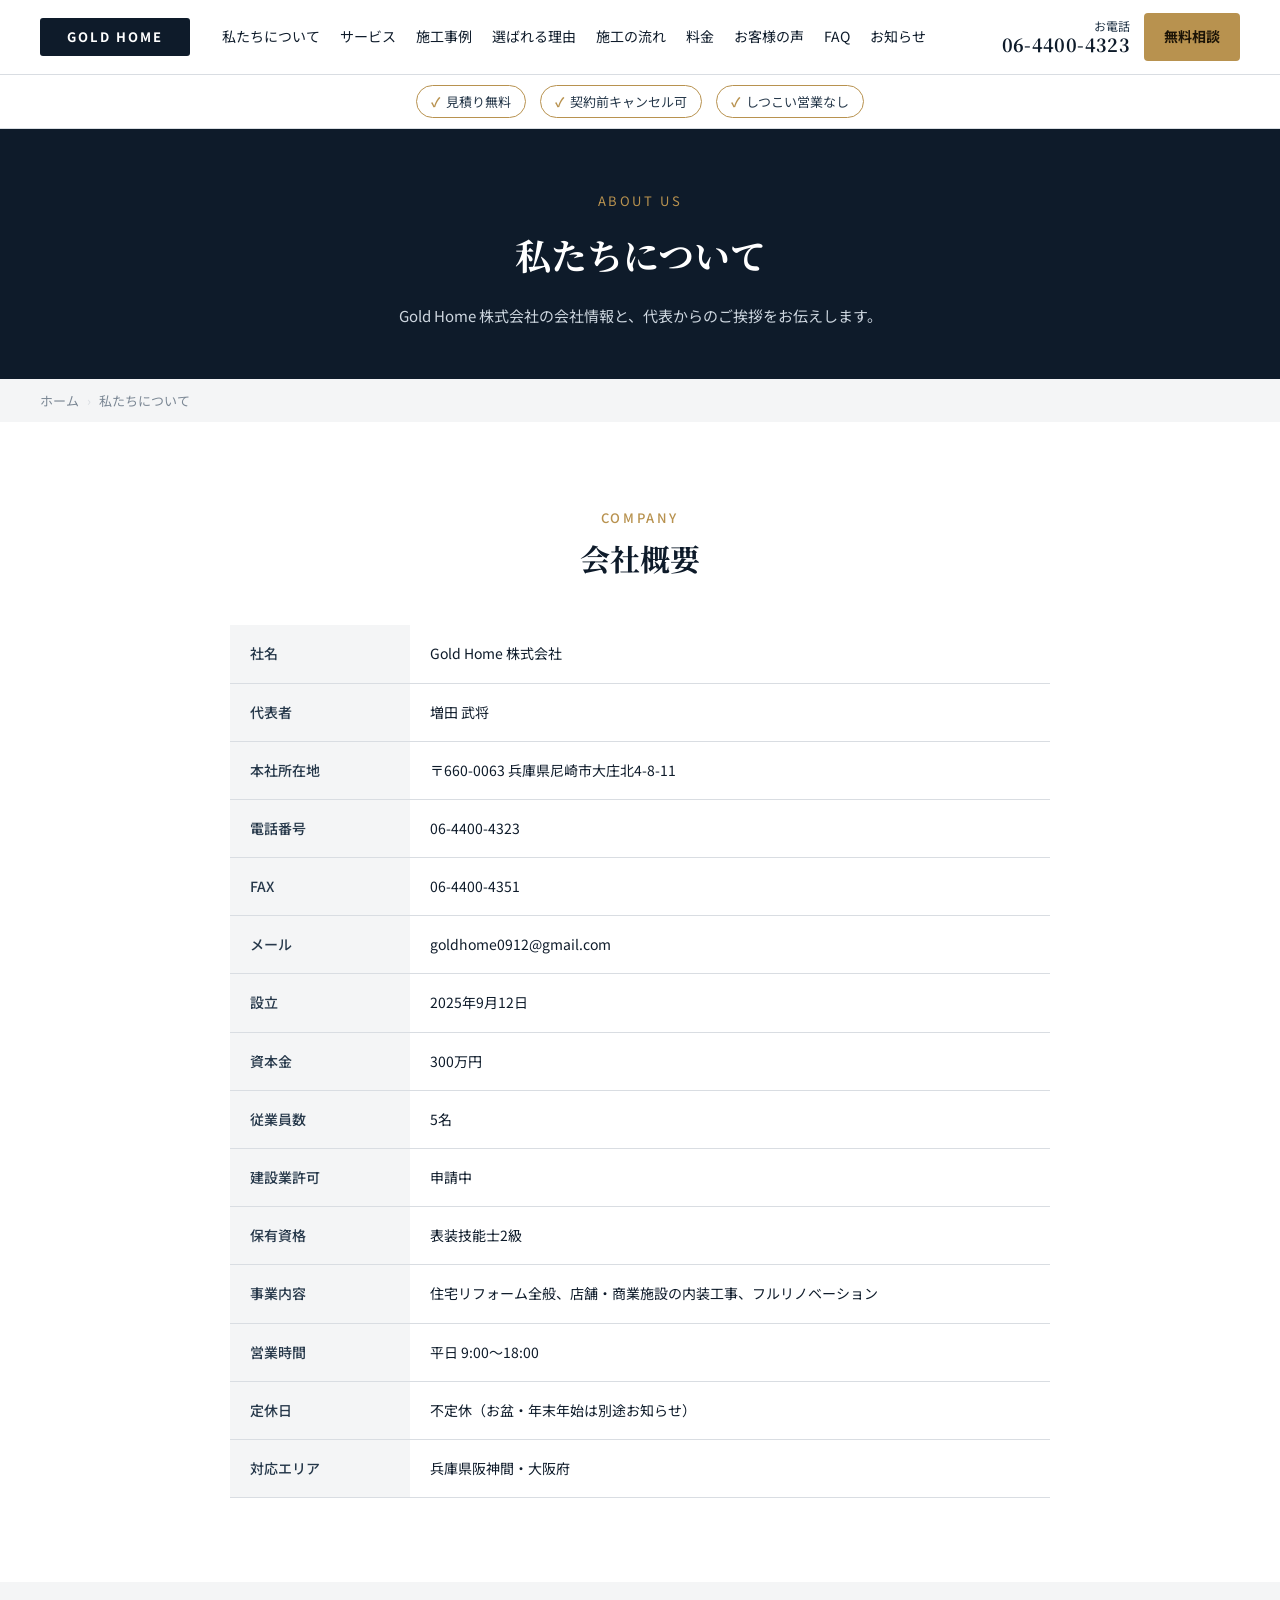
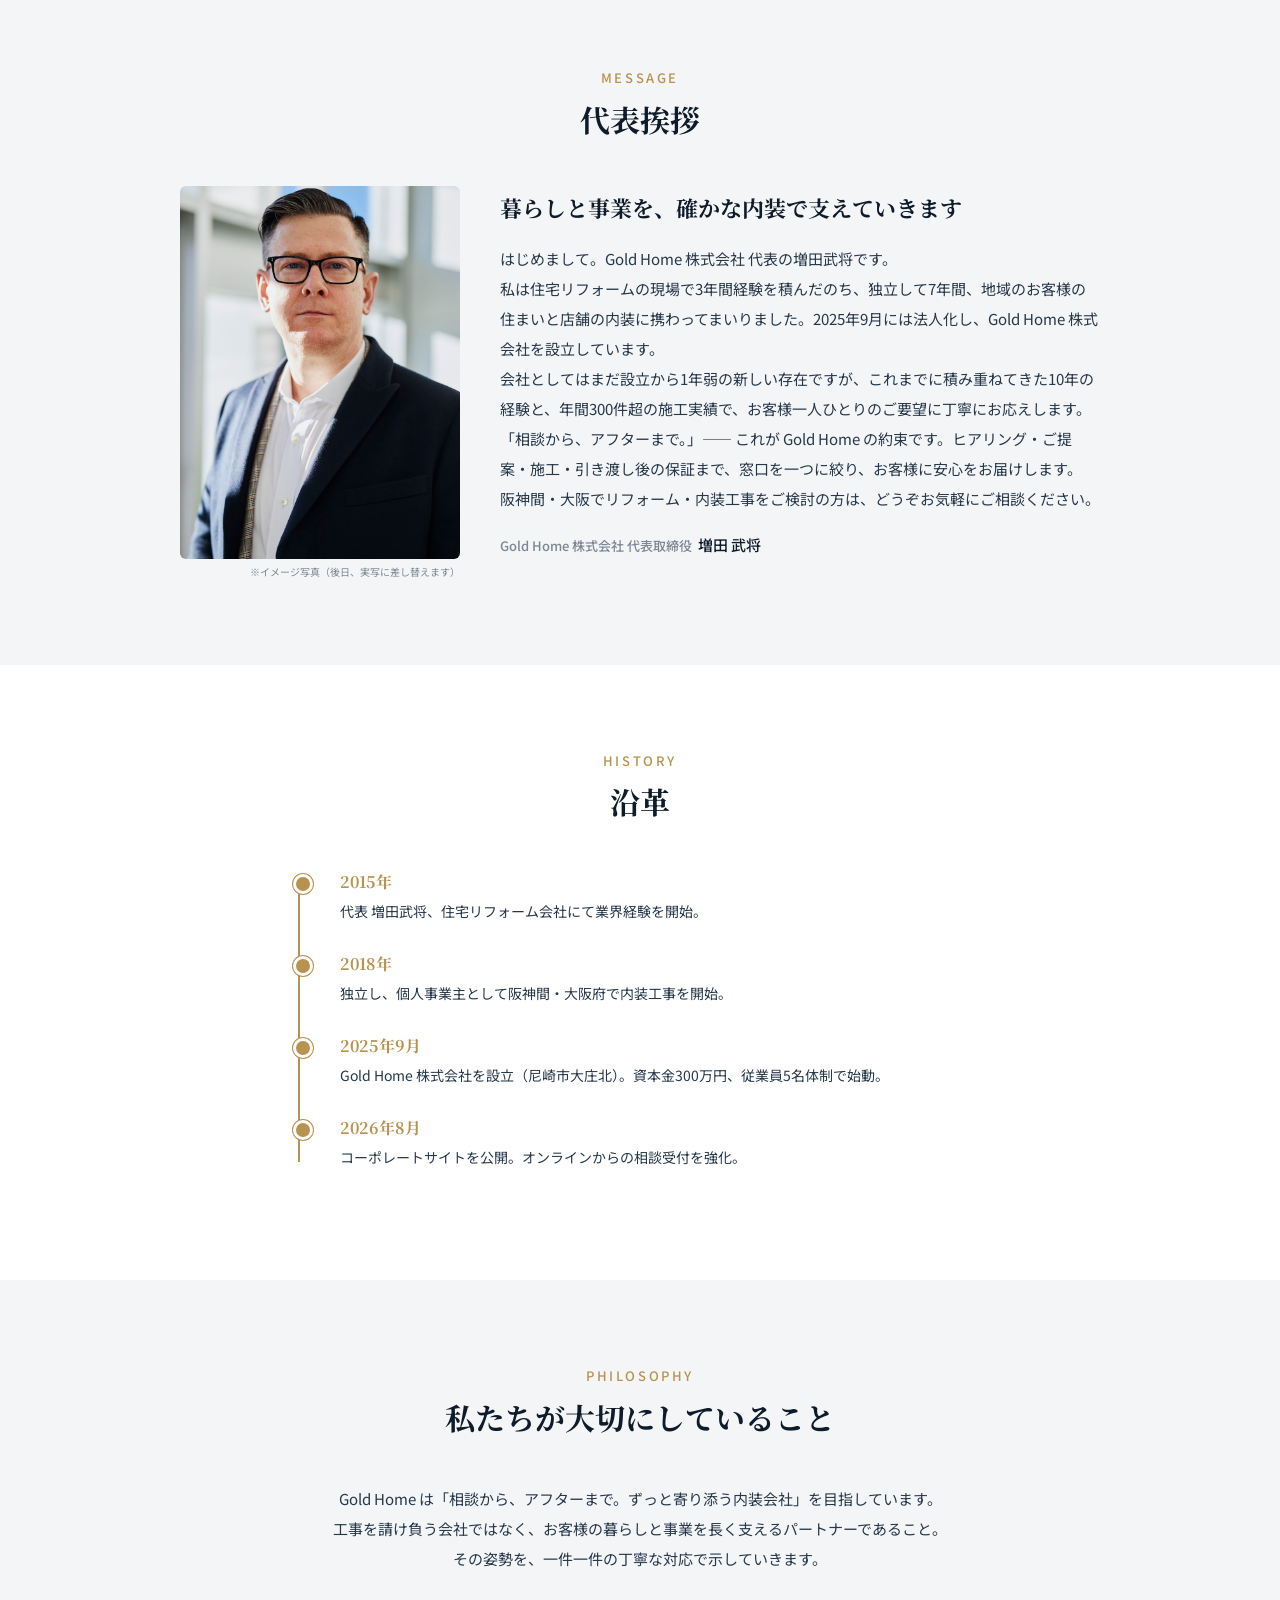
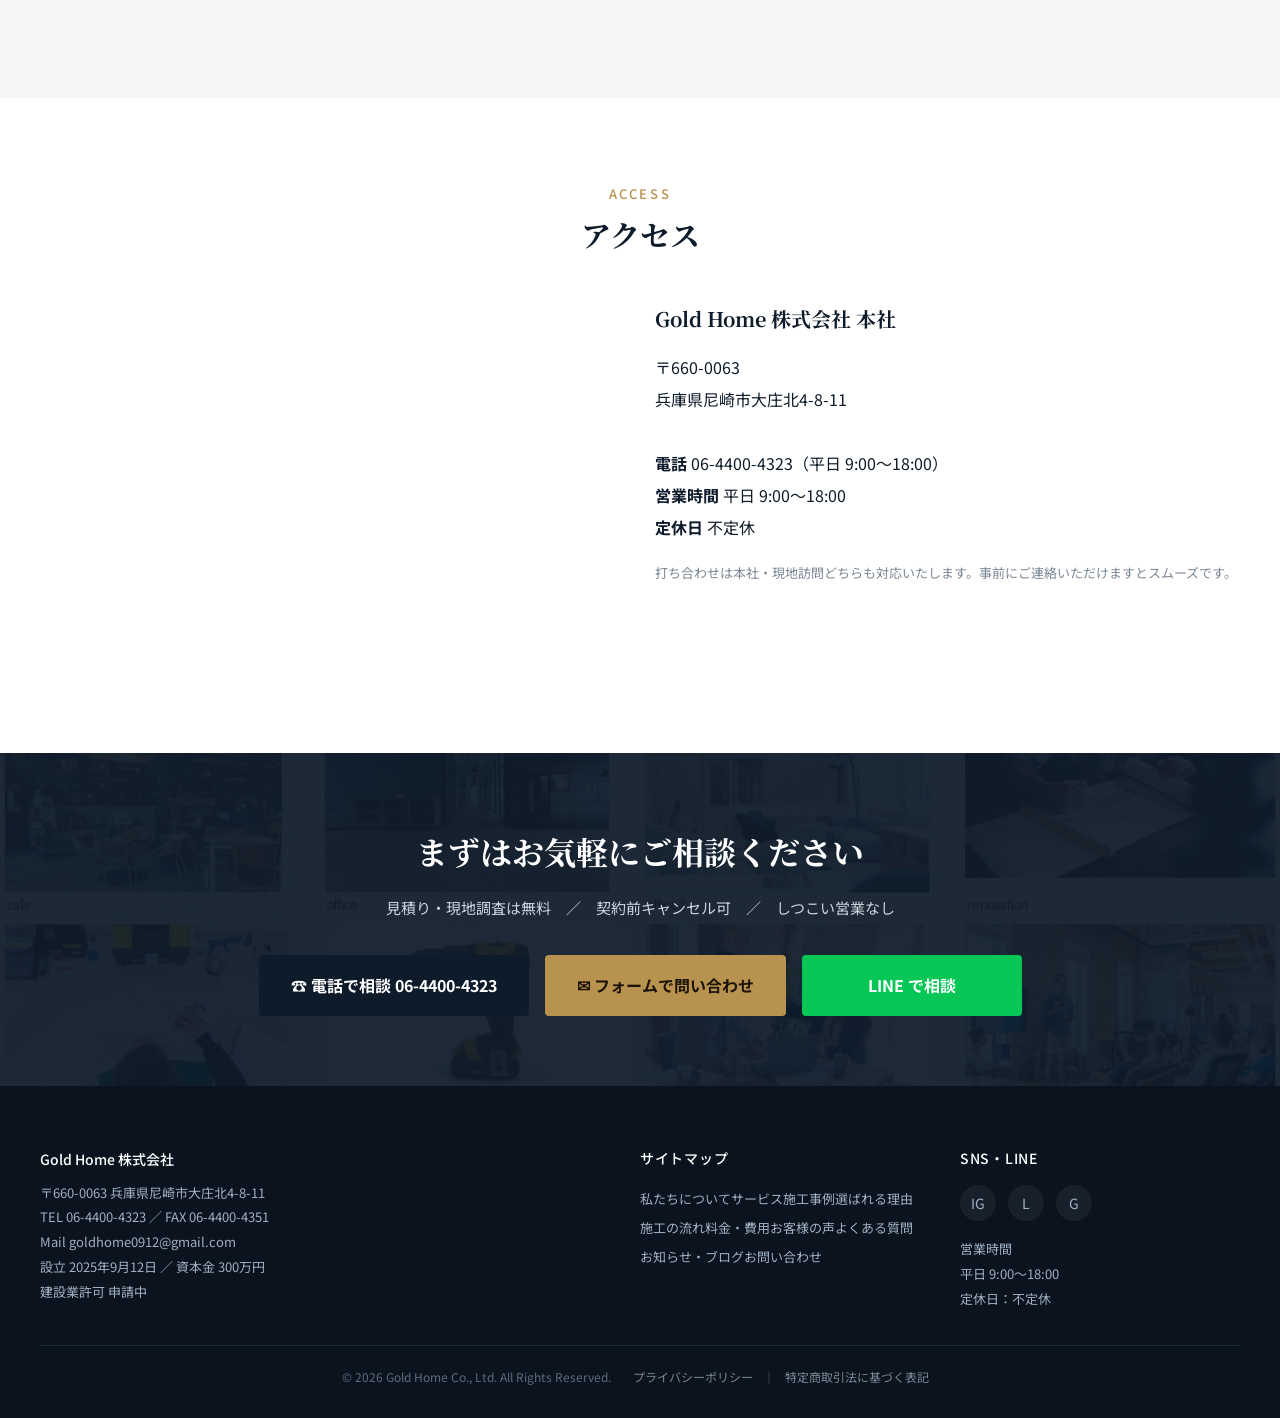
==== about.html @ e2e4e7e5 "Add Gold Home コーポレートサイト 初稿（13ページ） 案A「実績重厚型」デザインを採用し、ヒアリング結果をもとに以下の13ページを実装：  - TOP（index.html） — 玄関ペ" ====
<!DOCTYPE html>
<html lang="ja">
<head>
<meta charset="UTF-8">
<meta name="viewport" content="width=device-width, initial-scale=1.0">
<title>私たちについて｜Gold Home株式会社</title>
<meta name="description" content="Gold Home株式会社の会社概要・代表挨拶・沿革・アクセス。兵庫県尼崎市の内装リフォーム施工会社。代表 増田武将、業界経験10年、年間300件超の実績。">
<link rel="preconnect" href="https://fonts.googleapis.com">
<link rel="preconnect" href="https://fonts.gstatic.com" crossorigin>
<link href="https://fonts.googleapis.com/css2?family=Noto+Sans+JP:wght@400;500;700&family=Noto+Serif+JP:wght@500;700&display=swap" rel="stylesheet">
<link rel="stylesheet" href="css/common.css">
</head>
<body>

<header>
  <div class="wrap nav">
    <a href="index.html" class="logo">GOLD HOME</a>
    <ul>
      <li><a href="about.html">私たちについて</a></li>
      <li><a href="service.html">サービス</a></li>
      <li><a href="works.html">施工事例</a></li>
      <li><a href="reason.html">選ばれる理由</a></li>
      <li><a href="flow.html">施工の流れ</a></li>
      <li><a href="price.html">料金</a></li>
      <li><a href="voice.html">お客様の声</a></li>
      <li><a href="faq.html">FAQ</a></li>
      <li><a href="blog.html">お知らせ</a></li>
    </ul>
    <div class="right">
      <div class="tel">お電話<b>06-4400-4323</b></div>
      <a class="btn" href="contact.html">無料相談</a>
      <button class="hamburger" aria-label="メニュー">☰</button>
    </div>
  </div>
</header>
<div class="badges"><div class="wrap"><span class="badge">見積り無料</span><span class="badge">契約前キャンセル可</span><span class="badge">しつこい営業なし</span></div></div>

<section class="page-head">
  <div class="wrap">
    <span class="en">ABOUT US</span>
    <h1>私たちについて</h1>
    <p>Gold Home 株式会社の会社情報と、代表からのご挨拶をお伝えします。</p>
  </div>
</section>

<nav class="crumb"><div class="wrap"><a href="index.html">ホーム</a><span class="sep">›</span><span>私たちについて</span></div></nav>

<!-- ===== 会社概要 ===== -->
<section class="blk">
  <div class="wrap">
    <div class="head"><span class="en">COMPANY</span><h2 class="serif">会社概要</h2></div>
    <table class="info-table">
      <tr><th>社名</th><td>Gold Home 株式会社</td></tr>
      <tr><th>代表者</th><td>増田 武将</td></tr>
      <tr><th>本社所在地</th><td>〒660-0063 兵庫県尼崎市大庄北4-8-11</td></tr>
      <tr><th>電話番号</th><td>06-4400-4323</td></tr>
      <tr><th>FAX</th><td>06-4400-4351</td></tr>
      <tr><th>メール</th><td>goldhome0912@gmail.com</td></tr>
      <tr><th>設立</th><td>2025年9月12日</td></tr>
      <tr><th>資本金</th><td>300万円</td></tr>
      <tr><th>従業員数</th><td>5名</td></tr>
      <tr><th>建設業許可</th><td>申請中</td></tr>
      <tr><th>保有資格</th><td>表装技能士2級</td></tr>
      <tr><th>事業内容</th><td>住宅リフォーム全般、店舗・商業施設の内装工事、フルリノベーション</td></tr>
      <tr><th>営業時間</th><td>平日 9:00〜18:00</td></tr>
      <tr><th>定休日</th><td>不定休（お盆・年末年始は別途お知らせ）</td></tr>
      <tr><th>対応エリア</th><td>兵庫県阪神間・大阪府</td></tr>
    </table>
  </div>
</section>

<!-- ===== 代表挨拶 ===== -->
<section class="blk alt">
  <div class="wrap">
    <div class="head"><span class="en">MESSAGE</span><h2 class="serif">代表挨拶</h2></div>
    <div class="president">
      <div>
        <img src="images/06_representative/代表_増田武将_プレースホルダ.jpg" alt="Gold Home株式会社 代表 増田武将">
        <em class="img-note">※イメージ写真（後日、実写に差し替えます）</em>
      </div>
      <div class="msg">
        <h3>暮らしと事業を、確かな内装で支えていきます</h3>
        <p>はじめまして。Gold Home 株式会社 代表の増田武将です。</p>
        <p>私は住宅リフォームの現場で3年間経験を積んだのち、独立して7年間、地域のお客様の住まいと店舗の内装に携わってまいりました。2025年9月には法人化し、Gold Home 株式会社を設立しています。</p>
        <p>会社としてはまだ設立から1年弱の新しい存在ですが、これまでに積み重ねてきた10年の経験と、年間300件超の施工実績で、お客様一人ひとりのご要望に丁寧にお応えします。</p>
        <p>「相談から、アフターまで。」―― これが Gold Home の約束です。ヒアリング・ご提案・施工・引き渡し後の保証まで、窓口を一つに絞り、お客様に安心をお届けします。</p>
        <p>阪神間・大阪でリフォーム・内装工事をご検討の方は、どうぞお気軽にご相談ください。</p>
        <div class="name"><small>Gold Home 株式会社 代表取締役</small>増田 武将</div>
      </div>
    </div>
  </div>
</section>

<!-- ===== 沿革 ===== -->
<section class="blk">
  <div class="wrap">
    <div class="head"><span class="en">HISTORY</span><h2 class="serif">沿革</h2></div>
    <div class="timeline">
      <div class="timeline-item">
        <div class="year">2015年</div>
        <p>代表 増田武将、住宅リフォーム会社にて業界経験を開始。</p>
      </div>
      <div class="timeline-item">
        <div class="year">2018年</div>
        <p>独立し、個人事業主として阪神間・大阪府で内装工事を開始。</p>
      </div>
      <div class="timeline-item">
        <div class="year">2025年9月</div>
        <p>Gold Home 株式会社を設立（尼崎市大庄北）。資本金300万円、従業員5名体制で始動。</p>
      </div>
      <div class="timeline-item">
        <div class="year">2026年8月</div>
        <p>コーポレートサイトを公開。オンラインからの相談受付を強化。</p>
      </div>
    </div>
  </div>
</section>

<!-- ===== 理念 ===== -->
<section class="blk alt">
  <div class="wrap">
    <div class="head"><span class="en">PHILOSOPHY</span><h2 class="serif">私たちが大切にしていること</h2></div>
    <p class="intro-p">
      Gold Home は「相談から、アフターまで。ずっと寄り添う内装会社」を目指しています。<br>
      工事を請け負う会社ではなく、お客様の暮らしと事業を長く支えるパートナーであること。<br>
      その姿勢を、一件一件の丁寧な対応で示していきます。
    </p>
  </div>
</section>

<!-- ===== アクセス ===== -->
<section class="blk">
  <div class="wrap">
    <div class="head"><span class="en">ACCESS</span><h2 class="serif">アクセス</h2></div>
    <div class="grid2">
      <div>
        <iframe src="https://www.google.com/maps?q=%E5%85%B5%E5%BA%AB%E7%9C%8C%E5%B0%BC%E5%B4%8E%E5%B8%82%E5%A4%A7%E5%BA%84%E5%8C%974-8-11&output=embed" width="100%" height="360" style="border:0;border-radius:6px" allowfullscreen loading="lazy"></iframe>
      </div>
      <div>
        <h3 class="serif" style="font-size:20px;margin-bottom:14px">Gold Home 株式会社 本社</h3>
        <p style="line-height:2">〒660-0063<br>兵庫県尼崎市大庄北4-8-11<br><br>
          <b>電話</b> 06-4400-4323（平日 9:00〜18:00）<br>
          <b>営業時間</b> 平日 9:00〜18:00<br>
          <b>定休日</b> 不定休</p>
        <p style="margin-top:18px;font-size:13px;color:var(--muted)">打ち合わせは本社・現地訪問どちらも対応いたします。事前にご連絡いただけますとスムーズです。</p>
      </div>
    </div>
  </div>
</section>

<!-- ===== 大型CTAブロック ===== -->
<section class="cta-block">
  <div class="bg" style="background-image:url('images/07_contact/contact_CTAブロック背景.jpg')"></div>
  <div class="wrap">
    <h2>まずはお気軽にご相談ください</h2>
    <p class="sub">見積り・現地調査は無料　／　契約前キャンセル可　／　しつこい営業なし</p>
    <div class="row">
      <a class="btn dk lg" href="tel:0664004323">☎ 電話で相談 06-4400-4323</a>
      <a class="btn lg" href="contact.html">✉ フォームで問い合わせ</a>
      <a class="btn line lg" href="#" onclick="return false">LINE で相談</a>
    </div>
  </div>
</section>

<footer>
  <div class="wrap">
    <div class="fcols">
      <div class="co"><b>Gold Home 株式会社</b>〒660-0063 兵庫県尼崎市大庄北4-8-11<br>TEL 06-4400-4323 ／ FAX 06-4400-4351<br>Mail goldhome0912@gmail.com<br>設立 2025年9月12日 ／ 資本金 300万円<br>建設業許可 申請中</div>
      <div><h4>サイトマップ</h4><a href="about.html">私たちについて</a><a href="service.html">サービス</a><a href="works.html">施工事例</a><a href="reason.html">選ばれる理由</a><a href="flow.html">施工の流れ</a><a href="price.html">料金・費用</a><a href="voice.html">お客様の声</a><a href="faq.html">よくある質問</a><a href="blog.html">お知らせ・ブログ</a><a href="contact.html">お問い合わせ</a></div>
      <div><h4>SNS・LINE</h4><div class="sns"><a href="#" aria-label="Instagram">IG</a><a href="#" aria-label="LINE">L</a><a href="#" aria-label="Google">G</a></div><p style="margin-top:16px;line-height:1.9">営業時間<br>平日 9:00〜18:00<br>定休日：不定休</p></div>
    </div>
    <div class="copy">© 2026 Gold Home Co., Ltd. All Rights Reserved.　<a href="privacy.html">プライバシーポリシー</a>｜<a href="tokutei.html">特定商取引法に基づく表記</a></div>
  </div>
</footer>

<div class="mobile-cta"><div class="row"><a href="tel:0664004323"><b>☎</b>電話</a><a href="#" class="line" onclick="return false"><b>L</b>LINE</a><a href="contact.html" class="form"><b>✉</b>フォーム</a></div></div>

</body>
</html>
---- css/common.css ----
/* ==========================================================================
   Gold Home 株式会社 コーポレートサイト 共通スタイル
   案A 実績重厚型（ダークネイビー × シャンパンゴールド × 和文セリフ）
   ========================================================================== */

/* -------------------------- 1. CSS 変数 ---------------------------------- */
:root{
  --ink:      #0e1b2a;
  --ink2:     #26384a;
  --ink3:     #0a131e;
  --gold:     #b8924f;
  --gold-lt:  #d4b075;
  --line:     #d9dde2;
  --ph:       #e7e9ec;
  --ph2:      #dfe2e6;
  --muted:    #7b8794;
  --bg:       #ffffff;
  --bg-alt:   #f4f5f6;
  --line-fw: 'Noto Sans JP', 'Hiragino Kaku Gothic ProN', 'Yu Gothic', sans-serif;
  --serif-fw: 'Noto Serif JP', 'Hiragino Mincho ProN', 'Yu Mincho', serif;
  --wrap:     1280px;
  --pad-sec-pc: 84px;
  --pad-sec-sp: 54px;
  --header-h: 74px;
}

/* -------------------------- 2. リセット ---------------------------------- */
*{box-sizing:border-box;margin:0;padding:0}
html{scroll-behavior:smooth}
body{
  font-family:var(--line-fw);
  color:var(--ink);
  background:var(--bg);
  line-height:1.8;
  font-size:16px;
  -webkit-font-smoothing:antialiased;
  padding-bottom:0;
}
img{max-width:100%;display:block;height:auto}
a{color:inherit;text-decoration:none}
ul,ol{list-style:none}
button{cursor:pointer;font-family:inherit;border:none;background:none}
.serif{font-family:var(--serif-fw)}
.gold{color:var(--gold)}

/* -------------------------- 3. コンテナ ---------------------------------- */
.wrap{max-width:var(--wrap);margin:0 auto;padding:0 40px}

/* -------------------------- 4. ヘッダー ---------------------------------- */
header{
  position:sticky;top:0;z-index:30;
  background:var(--bg);border-bottom:1px solid var(--line);
}
.nav{display:flex;align-items:center;gap:24px;height:var(--header-h)}
.logo{
  width:150px;height:38px;
  background:var(--ink);color:#fff;
  display:flex;align-items:center;justify-content:center;
  font-size:13px;letter-spacing:.15em;font-weight:700;
  border-radius:3px;
}
.nav ul{display:flex;gap:20px;margin-left:8px;font-size:14px}
.nav ul a{transition:color .2s}
.nav ul a:hover{color:var(--gold)}
.nav .right{margin-left:auto;display:flex;align-items:center;gap:14px}
.tel{font-size:12px;color:var(--ink2);text-align:right;line-height:1.3}
.tel b{font-size:18px;font-family:var(--serif-fw);letter-spacing:.02em;display:block;color:var(--ink)}

/* -------------------------- 5. ボタン ------------------------------------ */
.btn{
  display:inline-flex;align-items:center;justify-content:center;gap:6px;
  background:var(--gold);color:#1c1407;font-weight:700;font-size:14px;
  padding:11px 20px;border-radius:4px;text-decoration:none;
  transition:background .2s,transform .1s;
}
.btn:hover{background:var(--gold-lt);transform:translateY(-1px)}
.btn.dk{background:var(--ink);color:#fff}
.btn.dk:hover{background:var(--ink2)}
.btn.ghost{background:transparent;border:1px solid #fff;color:#fff;font-weight:500}
.btn.ghost:hover{background:rgba(255,255,255,.1);transform:none}
.btn.line{background:#06c755;color:#fff}
.btn.line:hover{background:#05b34c}
.btn.lg{font-size:16px;padding:16px 32px}

/* -------------------------- 6. 安心バッジ帯 ------------------------------ */
.badges{background:var(--bg);border-bottom:1px solid var(--line);padding:10px 0}
.badges .wrap{display:flex;gap:14px;justify-content:center;flex-wrap:wrap}
.badge{
  display:inline-flex;align-items:center;gap:6px;
  font-size:13px;color:var(--ink2);
  border:1px solid var(--gold);border-radius:20px;
  padding:4px 14px;background:#fff;
}
.badge::before{content:"✓";color:var(--gold);font-weight:700}

/* -------------------------- 7. パンくずリスト ---------------------------- */
.crumb{background:var(--bg-alt);padding:10px 0}
.crumb .wrap{display:flex;gap:8px;font-size:13px;color:var(--muted)}
.crumb a{color:var(--muted)}
.crumb a:hover{color:var(--ink)}
.crumb .sep{color:var(--line)}

/* -------------------------- 8. セクション -------------------------------- */
section.blk{background:var(--bg);padding:var(--pad-sec-pc) 0}
section.blk.alt{background:var(--bg-alt)}
section.blk.dk{background:var(--ink);color:#fff}

.head{text-align:center;margin-bottom:46px}
.head .en{display:block;color:var(--gold);font-size:13px;letter-spacing:.2em;margin-bottom:8px;font-weight:500}
.head h2{font-size:30px;font-weight:700;font-family:var(--serif-fw);line-height:1.4}
.head p{margin-top:12px;color:var(--muted);font-size:15px}
.dk .head h2,.dk h3{color:#fff}

/* -------------------------- 9. Hero ------------------------------------- */
.hero{
  position:relative;background:var(--ink);color:#fff;
  min-height:560px;display:flex;align-items:center;overflow:hidden;
}
.hero .bg{
  position:absolute;inset:0;
  background-size:cover;background-position:center;
  opacity:.5;
}
.hero::after{
  content:"";position:absolute;inset:0;
  background:linear-gradient(90deg,rgba(14,27,42,.85) 0%,rgba(14,27,42,.55) 100%);
  z-index:1;
}
.hero .inner{position:relative;z-index:2;padding:80px 0;max-width:820px}
.hero .tag{display:inline-block;font-size:11px;letter-spacing:.2em;color:var(--gold);border:1px solid var(--gold);border-radius:4px;padding:4px 12px;margin-bottom:20px}
.hero h1{font-size:44px;line-height:1.5;font-weight:700;margin-bottom:20px;font-family:var(--serif-fw)}
.hero h1 span{color:var(--gold)}
.hero p{font-size:17px;color:#cdd6df;margin-bottom:30px;line-height:1.9}
.hero .cta{display:flex;gap:14px;flex-wrap:wrap}
.scrollcue{position:absolute;bottom:20px;left:50%;transform:translateX(-50%);font-size:11px;color:#9fb0c2;z-index:2;letter-spacing:.2em}

/* -------------------------- 10. 下層ページ ヘッダー --------------------- */
.page-head{background:var(--ink);color:#fff;padding:60px 0 50px;text-align:center}
.page-head .en{display:block;color:var(--gold);font-size:13px;letter-spacing:.2em;margin-bottom:10px}
.page-head h1{font-family:var(--serif-fw);font-size:36px;font-weight:700}
.page-head p{color:#cdd6df;margin-top:14px;font-size:15px}

/* -------------------------- 11. カード系（事例・サービス） -------------- */
.tabs{display:flex;gap:10px;justify-content:center;margin-bottom:28px;flex-wrap:wrap}
.tabs button{
  font-size:14px;padding:8px 22px;
  border:1px solid var(--line);border-radius:30px;
  color:var(--muted);background:#fff;
}
.tabs button.on{background:var(--ink);color:#fff;border-color:var(--ink)}

.grid3{display:grid;grid-template-columns:repeat(3,1fr);gap:24px}
.grid2{display:grid;grid-template-columns:1fr 1fr;gap:30px}
.grid4{display:grid;grid-template-columns:repeat(4,1fr);gap:20px}

.work{background:#fff;border-radius:4px;overflow:hidden;transition:transform .2s,box-shadow .2s}
.work:hover{transform:translateY(-3px);box-shadow:0 8px 24px rgba(0,0,0,.08)}
.work .ph,.work img{aspect-ratio:4/3;object-fit:cover;width:100%;background:var(--ph);border-bottom:1px solid var(--line)}
.work .cap{padding:14px 4px}
.work .cap b{display:block;color:var(--ink);font-size:15px;font-weight:500;margin-bottom:4px}
.work .cap .meta{font-size:12px;color:var(--muted)}
.work .cap .tags{margin-top:8px;display:flex;gap:6px;flex-wrap:wrap}
.work .cap .tags span{font-size:11px;color:var(--gold);border:1px solid var(--gold);padding:2px 8px;border-radius:3px}

.img-note{display:block;font-size:10px;color:var(--muted);text-align:right;margin-top:4px;font-style:normal}

.svc{border:1px solid var(--line);border-radius:6px;overflow:hidden;background:#fff}
.svc img{width:100%;aspect-ratio:16/9;object-fit:cover}
.svc .body{padding:26px}
.svc h3{font-size:22px;margin-bottom:10px;font-family:var(--serif-fw)}
.svc p{font-size:14px;color:var(--ink2);margin-bottom:12px}
.svc ul{margin:14px 0 20px 18px;color:var(--ink2);font-size:14px;list-style:disc}
.svc ul li{margin-bottom:6px}

/* -------------------------- 12. 選ばれる理由 ---------------------------- */
.reasons{display:grid;grid-template-columns:repeat(3,1fr);gap:30px}
.reason{text-align:center;padding:20px}
.reason .ic{
  width:72px;height:72px;border-radius:50%;
  background:#fff8ea;border:1px solid var(--gold);
  display:flex;align-items:center;justify-content:center;
  margin:0 auto 20px;color:var(--gold);font-size:30px;
  font-family:var(--serif-fw);font-weight:700;
}
.reason h3{font-size:19px;margin-bottom:10px;font-family:var(--serif-fw)}
.reason p{font-size:14px;color:var(--ink2);text-align:left}

/* -------------------------- 13. 数字帯 ---------------------------------- */
.stats{display:grid;grid-template-columns:repeat(4,1fr);gap:24px;text-align:center}
.stats .n{font-family:var(--serif-fw);font-size:52px;color:var(--gold);font-weight:700;line-height:1.1;letter-spacing:.02em}
.stats .n small{font-size:18px;color:var(--gold);font-weight:500}
.stats .l{font-size:14px;color:#cdd6df;margin-top:8px}

/* -------------------------- 14. 施工の流れ ------------------------------ */
.flow-mini{display:flex;gap:8px;align-items:stretch;flex-wrap:wrap}
.flow-mini .step{
  flex:1;min-width:110px;background:#fff;border:1px solid var(--line);
  border-radius:6px;padding:18px 8px;text-align:center;font-size:13px;line-height:1.5;
}
.flow-mini .step .no{display:block;font-family:var(--serif-fw);color:var(--gold);font-size:22px;font-weight:700;margin-bottom:6px}
.flow-mini .arw{display:flex;align-items:center;color:var(--gold);font-size:18px;flex:0 0 auto}

.flow-full{display:flex;flex-direction:column;gap:34px}
.flow-item{
  display:grid;grid-template-columns:1fr 1fr;gap:40px;
  align-items:center;
}
.flow-item.rev{grid-template-columns:1fr 1fr}
.flow-item.rev .flow-body{order:2}
.flow-item.rev .flow-media{order:1}
.flow-media img{width:100%;aspect-ratio:16/9;object-fit:cover;border-radius:6px}
.flow-body .no{display:inline-block;background:var(--gold);color:#fff;font-family:var(--serif-fw);font-weight:700;padding:6px 16px;border-radius:20px;font-size:14px;margin-bottom:12px}
.flow-body h3{font-size:22px;font-family:var(--serif-fw);margin-bottom:10px}
.flow-body .meta{display:flex;gap:14px;font-size:13px;color:var(--muted);margin-bottom:12px;flex-wrap:wrap}
.flow-body .meta span::before{content:"● ";color:var(--gold)}
.flow-body .free{background:var(--gold);color:#fff;padding:2px 8px;font-size:11px;border-radius:3px;margin-left:4px}
.flow-body p{font-size:14px;color:var(--ink2);margin-bottom:6px}
.flow-cols{display:grid;grid-template-columns:1fr 1fr;gap:14px;margin-top:12px;font-size:13px}
.flow-cols div{background:#f9f7f0;border-left:3px solid var(--gold);padding:10px 14px}
.flow-cols b{color:var(--gold);display:block;font-size:12px;margin-bottom:4px}

.trust-set{display:flex;gap:16px;justify-content:center;flex-wrap:wrap;margin-bottom:40px}
.trust-set span{
  display:inline-flex;align-items:center;gap:6px;
  background:#fff;border:1px solid var(--gold);border-radius:30px;
  padding:8px 20px;font-size:14px;color:var(--ink);font-weight:500;
}
.trust-set span::before{content:"◆";color:var(--gold)}

/* -------------------------- 15. お客様の声 ------------------------------ */
.voice{background:#fff;border:1px solid var(--line);border-radius:6px;padding:28px;height:100%}
.voice .q{color:var(--gold);font-size:36px;font-family:var(--serif-fw);line-height:1;margin-bottom:8px}
.voice p{font-size:14px;color:var(--ink2);margin-bottom:14px;line-height:1.9}
.voice .who{font-size:13px;color:var(--muted);border-top:1px solid var(--line);padding-top:12px}
.voice .stars{color:var(--gold);font-size:14px;margin-bottom:8px}

.g-rating{
  display:inline-flex;align-items:center;gap:14px;
  background:#fff;border:1px solid var(--line);border-radius:8px;
  padding:16px 28px;margin-bottom:40px;
}
.g-rating .score{font-family:var(--serif-fw);font-size:36px;font-weight:700;color:var(--gold)}
.g-rating .stars{color:var(--gold);font-size:18px}
.g-rating .lbl{font-size:12px;color:var(--muted)}

/* -------------------------- 16. 価格カード ----------------------------- */
.price-grid{display:grid;grid-template-columns:repeat(4,1fr);gap:16px}
.price-card{background:#fff;border:1px solid var(--line);border-radius:6px;padding:22px 20px;border-top:3px solid var(--gold)}
.price-card .label{font-size:13px;color:var(--muted);margin-bottom:6px}
.price-card h3{font-size:16px;font-weight:500;margin-bottom:14px;color:var(--ink)}
.price-card .val{font-family:var(--serif-fw);font-size:20px;color:var(--gold);font-weight:700}
.price-card .val small{font-size:12px;color:var(--muted);font-family:var(--line-fw);font-weight:400;margin-left:2px}
.price-note{text-align:center;margin-top:28px;color:var(--muted);font-size:13px}

/* -------------------------- 17. FAQ ------------------------------------ */
.faq-list{max-width:840px;margin:0 auto}
details.faq{
  background:#fff;border:1px solid var(--line);border-radius:6px;
  margin-bottom:12px;overflow:hidden;
}
details.faq summary{
  padding:18px 26px 18px 22px;font-size:15px;font-weight:500;
  cursor:pointer;list-style:none;
  position:relative;padding-right:50px;
}
details.faq summary::-webkit-details-marker{display:none}
details.faq summary::before{content:"Q";color:var(--gold);font-family:var(--serif-fw);font-weight:700;font-size:20px;margin-right:12px}
details.faq summary::after{
  content:"+";position:absolute;right:22px;top:50%;transform:translateY(-50%);
  color:var(--gold);font-size:22px;font-weight:300;
}
details.faq[open] summary::after{content:"−"}
details.faq .a{padding:0 26px 20px 52px;font-size:14px;color:var(--ink2);line-height:1.9;border-top:1px solid var(--line);padding-top:16px;margin-top:-1px}

/* -------------------------- 18. フォーム ------------------------------- */
.form-wrap{max-width:820px;margin:0 auto;background:#fff;border:1px solid var(--line);border-radius:8px;padding:36px}
.form-row{margin-bottom:22px}
.form-row label{display:block;font-size:14px;font-weight:500;margin-bottom:8px}
.form-row .req{color:#c93a3a;font-size:11px;margin-left:6px;background:#fce8e8;padding:1px 6px;border-radius:2px}
.form-row .opt{color:var(--muted);font-size:11px;margin-left:6px;background:#eef;padding:1px 6px;border-radius:2px}
.form-row input[type=text],.form-row input[type=tel],.form-row input[type=email],.form-row select,.form-row textarea{
  width:100%;padding:12px 14px;border:1px solid var(--line);border-radius:4px;
  font-family:inherit;font-size:15px;background:#fff;
}
.form-row textarea{min-height:140px;resize:vertical}
.form-row input:focus,.form-row select:focus,.form-row textarea:focus{outline:none;border-color:var(--gold)}
.form-row .radios{display:flex;gap:20px;flex-wrap:wrap}
.form-row .radios label{font-weight:400;font-size:14px}
.form-row .radios input{margin-right:4px}
.form-submit{text-align:center;margin-top:30px}
.form-submit button{
  background:var(--gold);color:#fff;font-weight:700;font-size:16px;
  padding:16px 60px;border-radius:4px;
}
.form-submit button:hover{background:var(--gold-lt)}
.form-note{text-align:center;font-size:12px;color:var(--muted);margin-top:14px}

.contact-methods{display:grid;grid-template-columns:repeat(3,1fr);gap:20px;margin-bottom:50px}
.cm{background:#fff;border:1px solid var(--line);border-radius:8px;padding:26px;text-align:center;border-top:3px solid var(--gold)}
.cm h3{font-family:var(--serif-fw);font-size:19px;margin-bottom:8px}
.cm p{font-size:13px;color:var(--muted);margin-bottom:14px}
.cm .big{font-family:var(--serif-fw);font-size:24px;color:var(--gold);font-weight:700;margin-bottom:10px}
.cm .btn{width:100%}

/* -------------------------- 19. お悩みリスト --------------------------- */
.worries{display:grid;grid-template-columns:repeat(2,1fr);gap:14px;max-width:900px;margin:0 auto}
.worry{background:#fff;border:1px solid var(--line);border-radius:4px;padding:16px 20px;display:flex;align-items:center;gap:12px;font-size:14px}
.worry::before{content:"✓";color:var(--gold);font-weight:700;font-size:18px}

/* -------------------------- 20. 会社概要テーブル ----------------------- */
.info-table{width:100%;max-width:820px;margin:0 auto;border-collapse:collapse}
.info-table th,.info-table td{padding:16px 20px;text-align:left;border-bottom:1px solid var(--line);font-size:14px;vertical-align:top}
.info-table th{background:var(--bg-alt);width:180px;color:var(--ink2);font-weight:500}

.timeline{max-width:700px;margin:0 auto;position:relative;padding-left:30px}
.timeline::before{content:"";position:absolute;left:8px;top:8px;bottom:8px;width:2px;background:var(--gold)}
.timeline-item{position:relative;margin-bottom:26px;padding-left:20px}
.timeline-item::before{content:"";position:absolute;left:-27px;top:6px;width:14px;height:14px;border-radius:50%;background:var(--gold);border:3px solid #fff;box-shadow:0 0 0 1px var(--gold)}
.timeline-item .year{font-family:var(--serif-fw);color:var(--gold);font-weight:700;font-size:16px;margin-bottom:2px}
.timeline-item p{font-size:14px;color:var(--ink2)}

.president{display:grid;grid-template-columns:280px 1fr;gap:40px;align-items:start;max-width:920px;margin:0 auto}
.president img{width:100%;aspect-ratio:3/4;object-fit:cover;border-radius:6px}
.president .msg{font-size:15px;line-height:2;color:var(--ink2)}
.president .msg h3{font-family:var(--serif-fw);font-size:22px;color:var(--ink);margin-bottom:14px}
.president .name{margin-top:16px;font-weight:500;color:var(--ink)}
.president .name small{color:var(--muted);font-size:13px;margin-right:6px}

/* -------------------------- 21. ブログカード --------------------------- */
.post{background:#fff;border-radius:6px;overflow:hidden;border:1px solid var(--line);transition:transform .2s,box-shadow .2s}
.post:hover{transform:translateY(-3px);box-shadow:0 8px 24px rgba(0,0,0,.06)}
.post .ph,.post img{aspect-ratio:16/9;object-fit:cover;width:100%;background:var(--ph)}
.post .body{padding:18px 20px}
.post .meta{font-size:12px;color:var(--muted);margin-bottom:8px;display:flex;gap:10px;align-items:center}
.post .meta .cat{color:var(--gold);border:1px solid var(--gold);padding:1px 8px;border-radius:3px;font-size:11px}
.post h3{font-size:16px;line-height:1.6;font-weight:500;margin-bottom:8px}
.post p{font-size:13px;color:var(--muted);line-height:1.7}

/* -------------------------- 22. 大型CTAブロック ------------------------ */
.cta-block{
  position:relative;background:var(--ink);color:#fff;padding:70px 0;overflow:hidden;
}
.cta-block .bg{position:absolute;inset:0;background-size:cover;background-position:center;opacity:.25}
.cta-block::after{content:"";position:absolute;inset:0;background:linear-gradient(0deg,rgba(14,27,42,.75),rgba(14,27,42,.75));z-index:1}
.cta-block .wrap{position:relative;z-index:2;text-align:center}
.cta-block h2{font-family:var(--serif-fw);font-size:32px;margin-bottom:14px}
.cta-block .sub{color:#cdd6df;margin-bottom:34px;font-size:15px}
.cta-block .row{display:flex;gap:16px;justify-content:center;flex-wrap:wrap}
.cta-block .row .btn{min-width:220px}

/* -------------------------- 23. フッター ------------------------------- */
footer{background:var(--ink3);color:#9fb0c2;padding:60px 0 30px;font-size:13px}
.fcols{display:grid;grid-template-columns:2fr 1fr 1fr;gap:40px;margin-bottom:34px}
.fcols h4{color:#fff;font-size:14px;margin-bottom:14px;font-weight:500;letter-spacing:.05em}
.fcols a{color:#9fb0c2;line-height:2.2}
.fcols a:hover{color:var(--gold)}
.fcols .co{line-height:1.9}
.fcols .co b{color:#fff;font-weight:500;display:block;margin-bottom:8px;font-size:14px}
.fcols .sns{display:flex;gap:12px;margin-top:6px}
.fcols .sns a{
  width:36px;height:36px;background:rgba(255,255,255,.06);border-radius:50%;
  display:flex;align-items:center;justify-content:center;font-size:14px;
}
.fcols .sns a:hover{background:var(--gold);color:#fff}
.copy{border-top:1px solid #1c2a39;padding-top:20px;text-align:center;font-size:12px;color:#5c6b7c}
.copy a{margin:0 10px;color:#7b8794}
.copy a:hover{color:#fff}

/* -------------------------- 24. スマホ追従CTAバー ---------------------- */
.mobile-cta{
  display:none;
  position:fixed;bottom:0;left:0;right:0;z-index:40;
  background:#fff;border-top:1px solid var(--line);
  box-shadow:0 -2px 8px rgba(0,0,0,.06);
}
.mobile-cta .row{display:grid;grid-template-columns:1fr 1fr 1fr}
.mobile-cta a{
  display:flex;flex-direction:column;align-items:center;justify-content:center;
  padding:10px 4px;font-size:11px;color:var(--ink);text-decoration:none;
  border-right:1px solid var(--line);gap:2px;
}
.mobile-cta a:last-child{border-right:none}
.mobile-cta a b{font-size:16px;font-family:var(--serif-fw);color:var(--gold)}
.mobile-cta a.line{background:#06c755;color:#fff}
.mobile-cta a.line b{color:#fff}
.mobile-cta a.form{background:var(--ink);color:#fff}
.mobile-cta a.form b{color:var(--gold)}

.hamburger{display:none;font-size:26px;background:none;border:none;color:var(--ink);margin-left:auto}

/* -------------------------- 25. レスポンシブ --------------------------- */
@media(max-width:1100px){
  .nav ul{gap:14px;font-size:13px}
  .nav .right .tel{display:none}
}

@media(max-width:880px){
  .wrap{padding:0 20px}
  .nav ul{display:none}
  .nav .right{margin-left:auto}
  .nav .right .btn{display:none}
  .hamburger{display:block}
  .tel{display:none}

  .hero{min-height:auto;padding:20px 0}
  .hero .inner{padding:60px 0}
  .hero h1{font-size:28px}
  .hero p{font-size:15px}
  .hero .cta{flex-direction:column}
  .hero .cta .btn{width:100%}

  .page-head{padding:40px 0 34px}
  .page-head h1{font-size:26px}

  section.blk{padding:var(--pad-sec-sp) 0}
  .head h2{font-size:24px}

  .grid3,.grid4,.reasons,.grid2,.contact-methods,.worries,.price-grid{grid-template-columns:1fr}
  .price-grid{grid-template-columns:1fr 1fr}
  .stats{grid-template-columns:1fr 1fr;gap:30px}
  .stats .n{font-size:44px}

  .flow-mini{flex-wrap:wrap}
  .flow-mini .step{flex:1 1 40%}
  .flow-mini .arw{display:none}

  .flow-item,.flow-item.rev{grid-template-columns:1fr;gap:20px}
  .flow-item.rev .flow-body,.flow-item.rev .flow-media{order:initial}

  .president{grid-template-columns:1fr;max-width:400px}

  .form-wrap{padding:22px}
  .info-table th{width:120px;padding:12px 14px}
  .info-table td{padding:12px 14px}

  .fcols{grid-template-columns:1fr;gap:30px}
  .cta-block h2{font-size:24px}
  .cta-block .row{flex-direction:column;align-items:stretch}

  body{padding-bottom:70px}
  .mobile-cta{display:block}
}

@media(max-width:520px){
  .badges .wrap{gap:6px}
  .badge{font-size:11px;padding:3px 10px}
  .price-grid{grid-template-columns:1fr}
}

/* -------------------------- 26. ユーティリティ ------------------------- */
.tc{text-align:center}
.mt-lg{margin-top:36px}
.link-more{display:inline-block;color:var(--ink);font-weight:500;border-bottom:2px solid var(--gold);padding-bottom:3px;font-size:15px;transition:color .2s}
.link-more:hover{color:var(--gold)}
.intro-p{max-width:820px;margin:0 auto 40px;font-size:15px;color:var(--ink2);line-height:2;text-align:center}
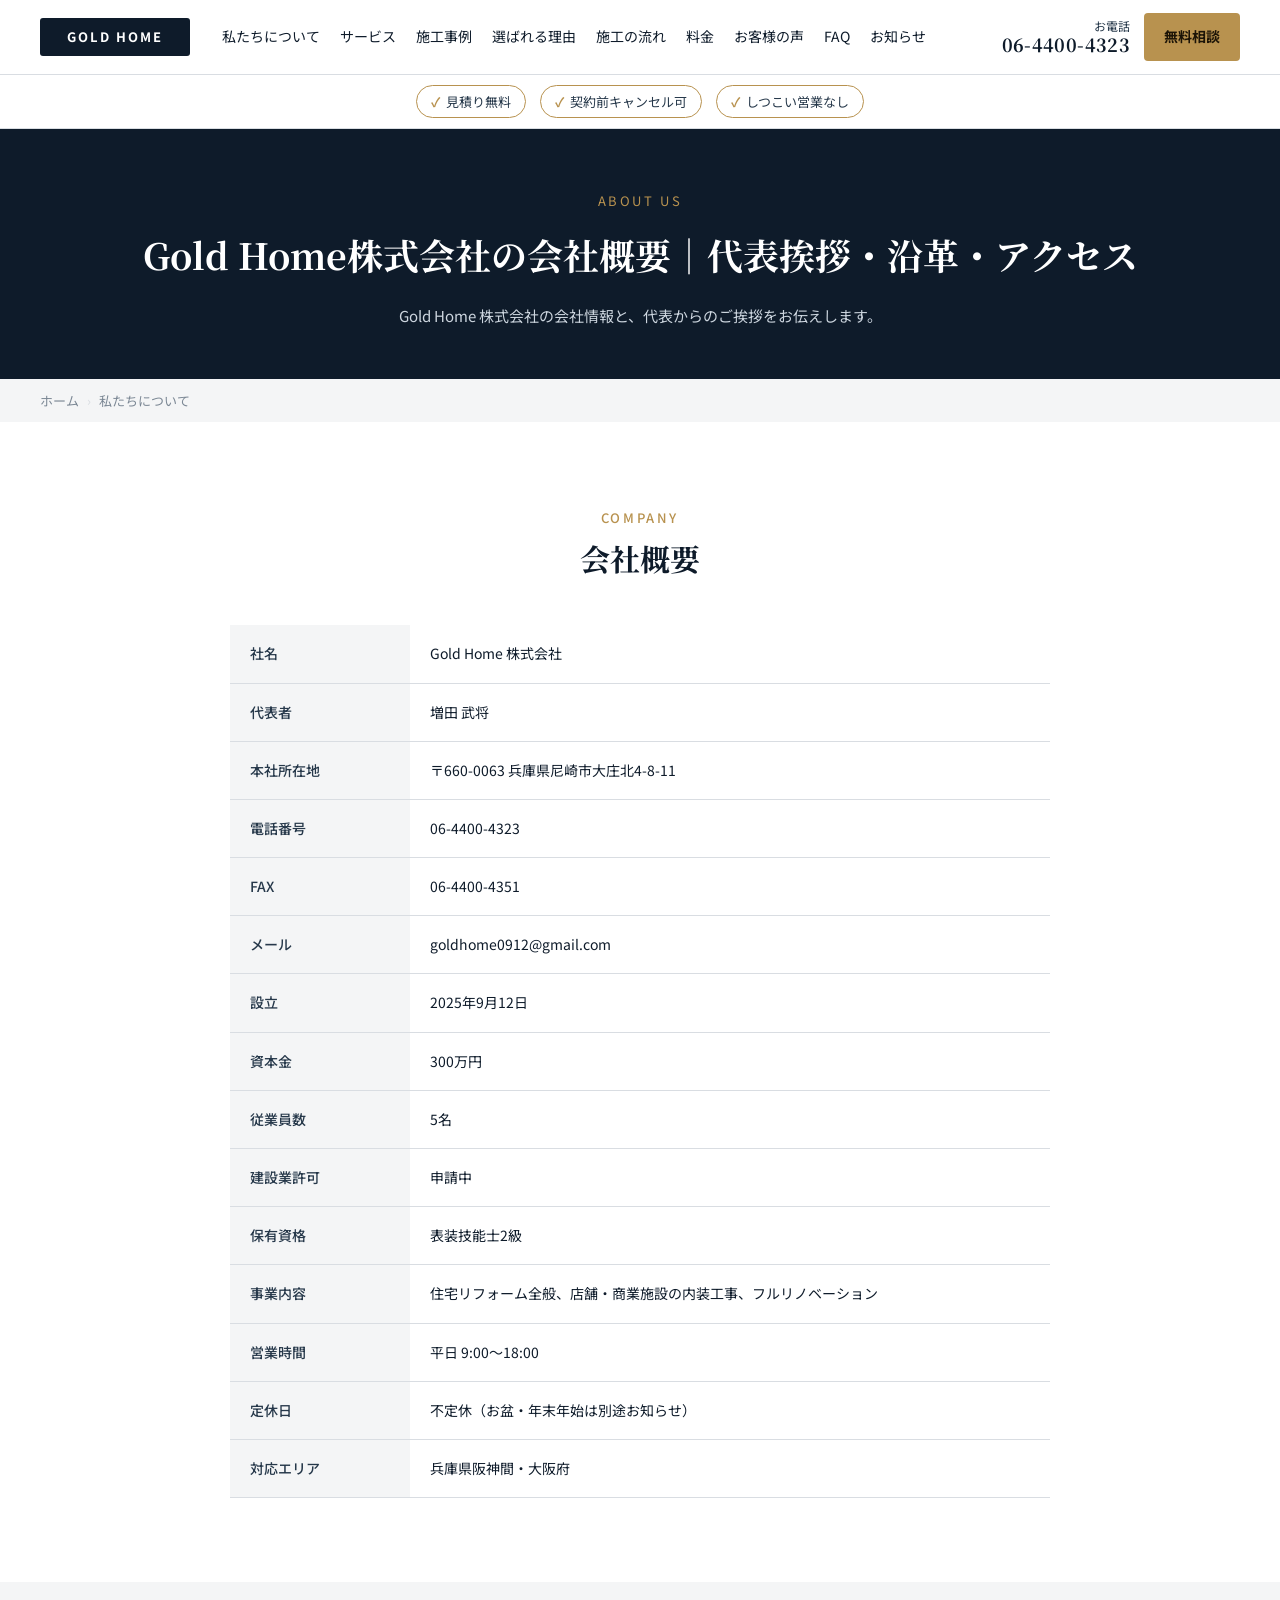
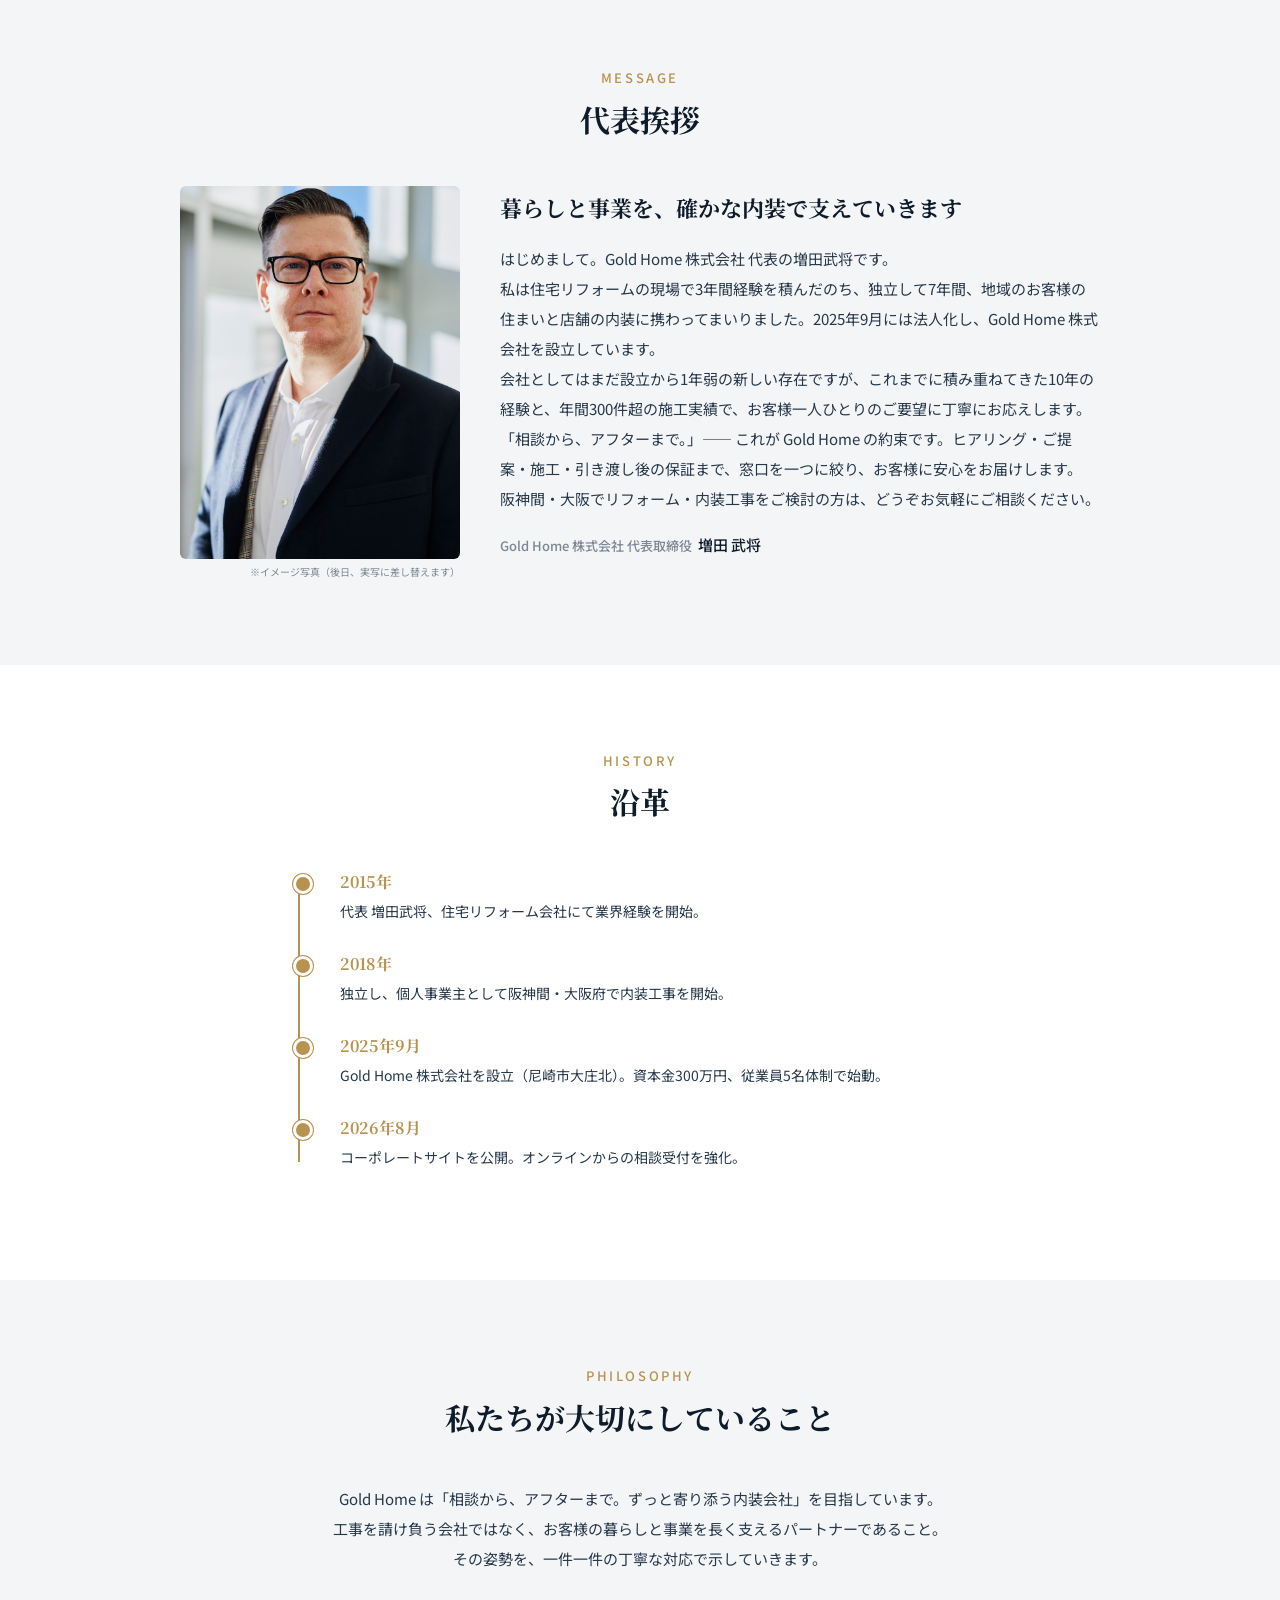
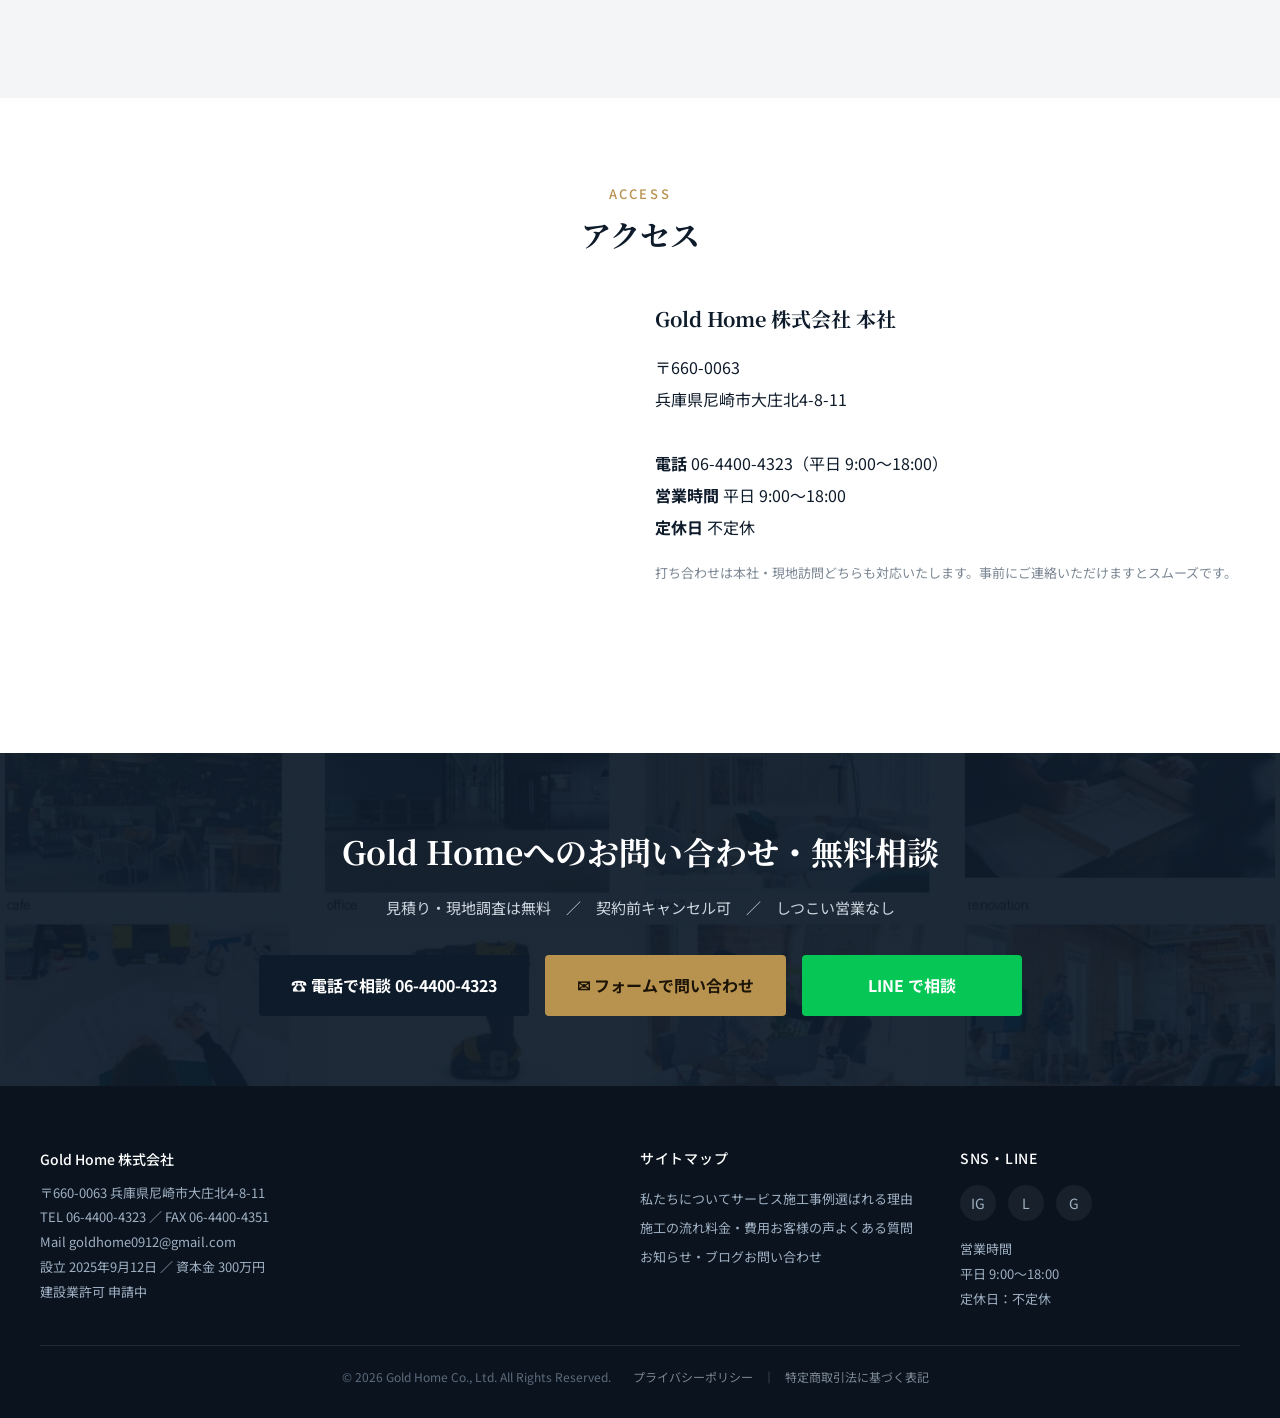
==== commit e1411b6c: "SEO対策: Hタグ階層の整理と構造化データ追加 【Hタグ改善】 - 全13ページのH1にジオ・業種キーワードを織り込み（兵庫・大阪・内装リフォーム・店舗内装等） - 階層飛び解消: works/fl" ====
--- a/about.html
+++ b/about.html
@@ -9,6 +9,31 @@
 <link rel="preconnect" href="https://fonts.gstatic.com" crossorigin>
 <link href="https://fonts.googleapis.com/css2?family=Noto+Sans+JP:wght@400;500;700&family=Noto+Serif+JP:wght@500;700&display=swap" rel="stylesheet">
 <link rel="stylesheet" href="css/common.css">
+<link rel="canonical" href="https://gold-home.github.io/goldhome.hp/about.html">
+<script type="application/ld+json">
+{
+  "@context":"https://schema.org",
+  "@type":"LocalBusiness",
+  "@id":"https://gold-home.github.io/goldhome.hp/#organization",
+  "name":"Gold Home株式会社",
+  "url":"https://gold-home.github.io/goldhome.hp/",
+  "telephone":"+81-6-4400-4323",
+  "email":"goldhome0912@gmail.com",
+  "address":{"@type":"PostalAddress","streetAddress":"大庄北4-8-11","addressLocality":"尼崎市","addressRegion":"兵庫県","postalCode":"660-0063","addressCountry":"JP"},
+  "areaServed":["兵庫県","大阪府"],
+  "priceRange":"¥¥"
+}
+</script>
+<script type="application/ld+json">
+{
+  "@context":"https://schema.org",
+  "@type":"BreadcrumbList",
+  "itemListElement":[
+    {"@type":"ListItem","position":1,"name":"ホーム","item":"https://gold-home.github.io/goldhome.hp/"},
+    {"@type":"ListItem","position":2,"name":"私たちについて","item":"https://gold-home.github.io/goldhome.hp/about.html"}
+  ]
+}
+</script>
 </head>
 <body>
 
@@ -38,7 +63,7 @@
 <section class="page-head">
   <div class="wrap">
     <span class="en">ABOUT US</span>
-    <h1>私たちについて</h1>
+    <h1>Gold Home株式会社の会社概要｜代表挨拶・沿革・アクセス</h1>
     <p>Gold Home 株式会社の会社情報と、代表からのご挨拶をお伝えします。</p>
   </div>
 </section>
@@ -152,7 +177,7 @@
 <section class="cta-block">
   <div class="bg" style="background-image:url('images/07_contact/contact_CTAブロック背景.jpg')"></div>
   <div class="wrap">
-    <h2>まずはお気軽にご相談ください</h2>
+    <h2>Gold Homeへのお問い合わせ・無料相談</h2>
     <p class="sub">見積り・現地調査は無料　／　契約前キャンセル可　／　しつこい営業なし</p>
     <div class="row">
       <a class="btn dk lg" href="tel:0664004323">☎ 電話で相談 06-4400-4323</a>
@@ -166,8 +191,8 @@
   <div class="wrap">
     <div class="fcols">
       <div class="co"><b>Gold Home 株式会社</b>〒660-0063 兵庫県尼崎市大庄北4-8-11<br>TEL 06-4400-4323 ／ FAX 06-4400-4351<br>Mail goldhome0912@gmail.com<br>設立 2025年9月12日 ／ 資本金 300万円<br>建設業許可 申請中</div>
-      <div><h4>サイトマップ</h4><a href="about.html">私たちについて</a><a href="service.html">サービス</a><a href="works.html">施工事例</a><a href="reason.html">選ばれる理由</a><a href="flow.html">施工の流れ</a><a href="price.html">料金・費用</a><a href="voice.html">お客様の声</a><a href="faq.html">よくある質問</a><a href="blog.html">お知らせ・ブログ</a><a href="contact.html">お問い合わせ</a></div>
-      <div><h4>SNS・LINE</h4><div class="sns"><a href="#" aria-label="Instagram">IG</a><a href="#" aria-label="LINE">L</a><a href="#" aria-label="Google">G</a></div><p style="margin-top:16px;line-height:1.9">営業時間<br>平日 9:00〜18:00<br>定休日：不定休</p></div>
+      <div><span class="fh-title">サイトマップ</span><a href="about.html">私たちについて</a><a href="service.html">サービス</a><a href="works.html">施工事例</a><a href="reason.html">選ばれる理由</a><a href="flow.html">施工の流れ</a><a href="price.html">料金・費用</a><a href="voice.html">お客様の声</a><a href="faq.html">よくある質問</a><a href="blog.html">お知らせ・ブログ</a><a href="contact.html">お問い合わせ</a></div>
+      <div><span class="fh-title">SNS・LINE</span><div class="sns"><a href="#" aria-label="Instagram">IG</a><a href="#" aria-label="LINE">L</a><a href="#" aria-label="Google">G</a></div><p style="margin-top:16px;line-height:1.9">営業時間<br>平日 9:00〜18:00<br>定休日：不定休</p></div>
     </div>
     <div class="copy">© 2026 Gold Home Co., Ltd. All Rights Reserved.　<a href="privacy.html">プライバシーポリシー</a>｜<a href="tokutei.html">特定商取引法に基づく表記</a></div>
   </div>
--- a/css/common.css
+++ b/css/common.css
@@ -351,7 +351,7 @@
 /* -------------------------- 23. フッター ------------------------------- */
 footer{background:var(--ink3);color:#9fb0c2;padding:60px 0 30px;font-size:13px}
 .fcols{display:grid;grid-template-columns:2fr 1fr 1fr;gap:40px;margin-bottom:34px}
-.fcols h4{color:#fff;font-size:14px;margin-bottom:14px;font-weight:500;letter-spacing:.05em}
+.fcols h4,.fcols .fh-title{color:#fff;font-size:14px;margin-bottom:14px;font-weight:500;letter-spacing:.05em;display:block}
 .fcols a{color:#9fb0c2;line-height:2.2}
 .fcols a:hover{color:var(--gold)}
 .fcols .co{line-height:1.9}
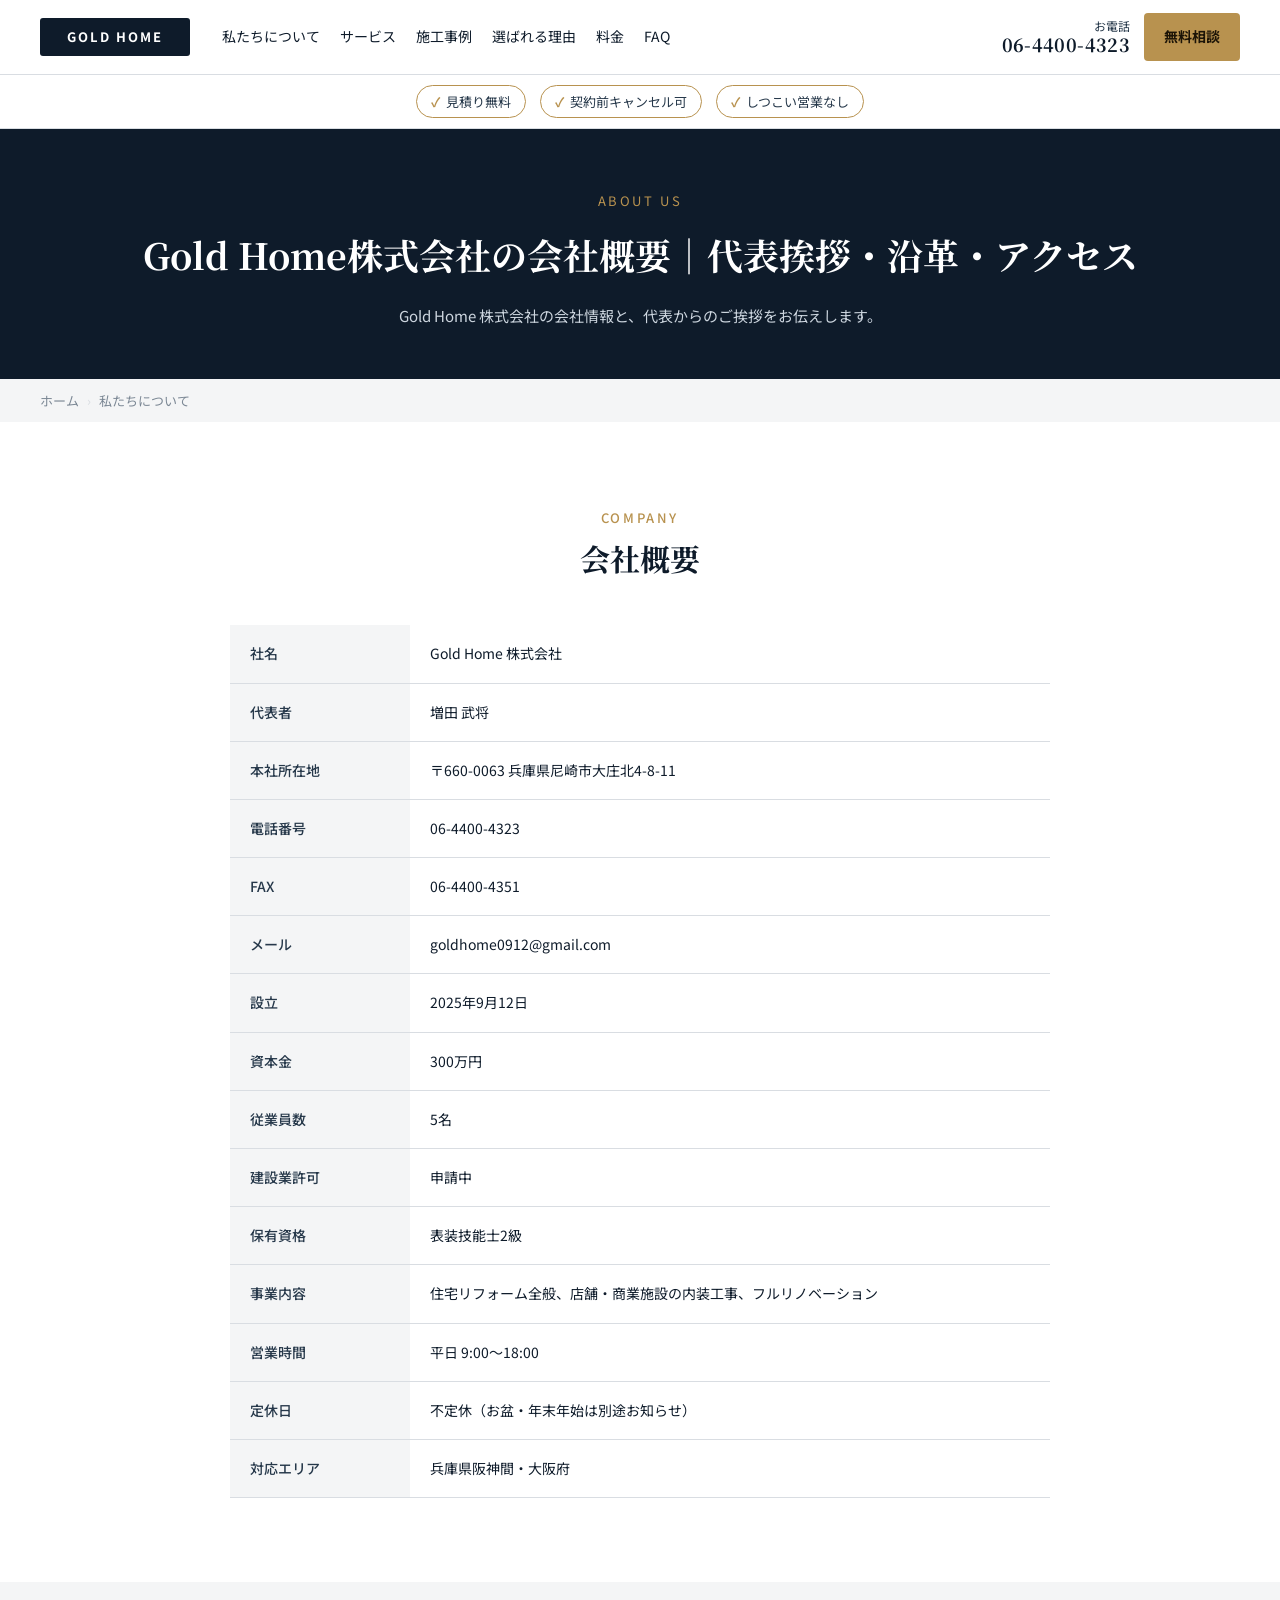
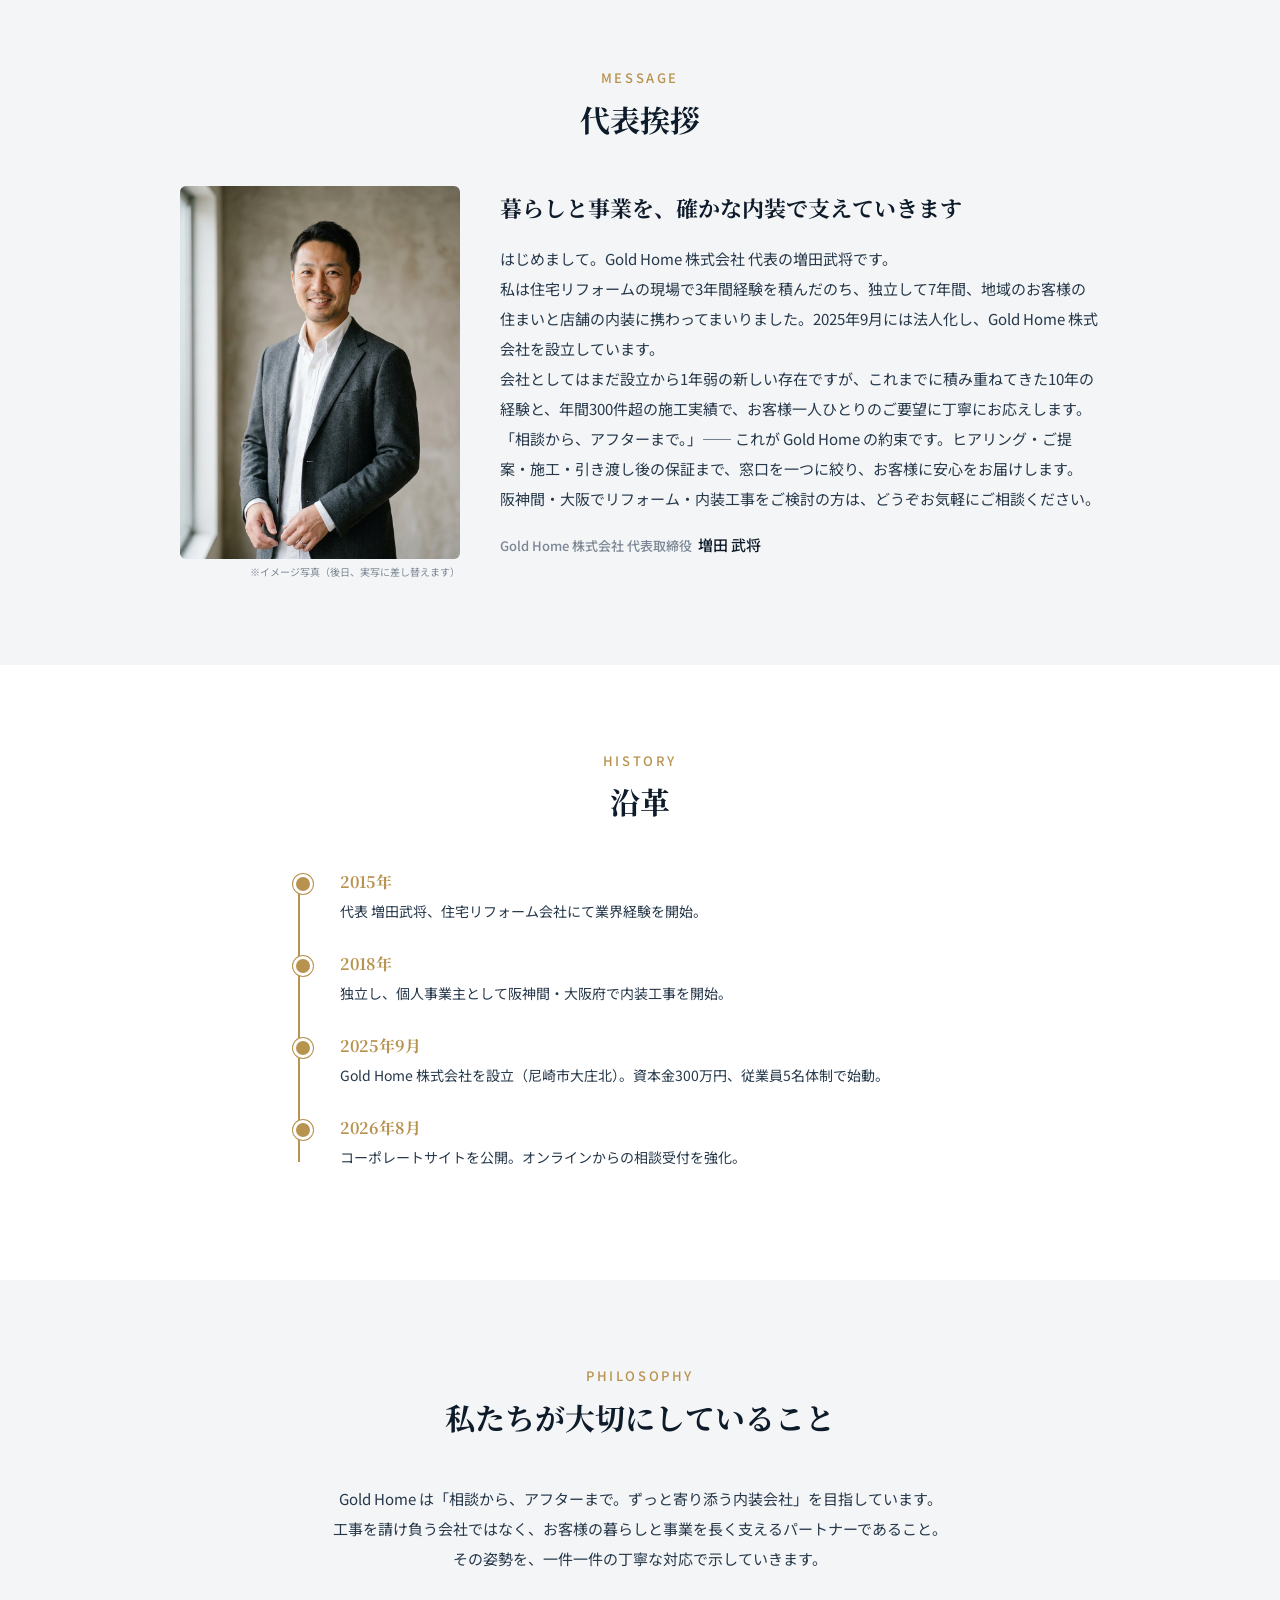
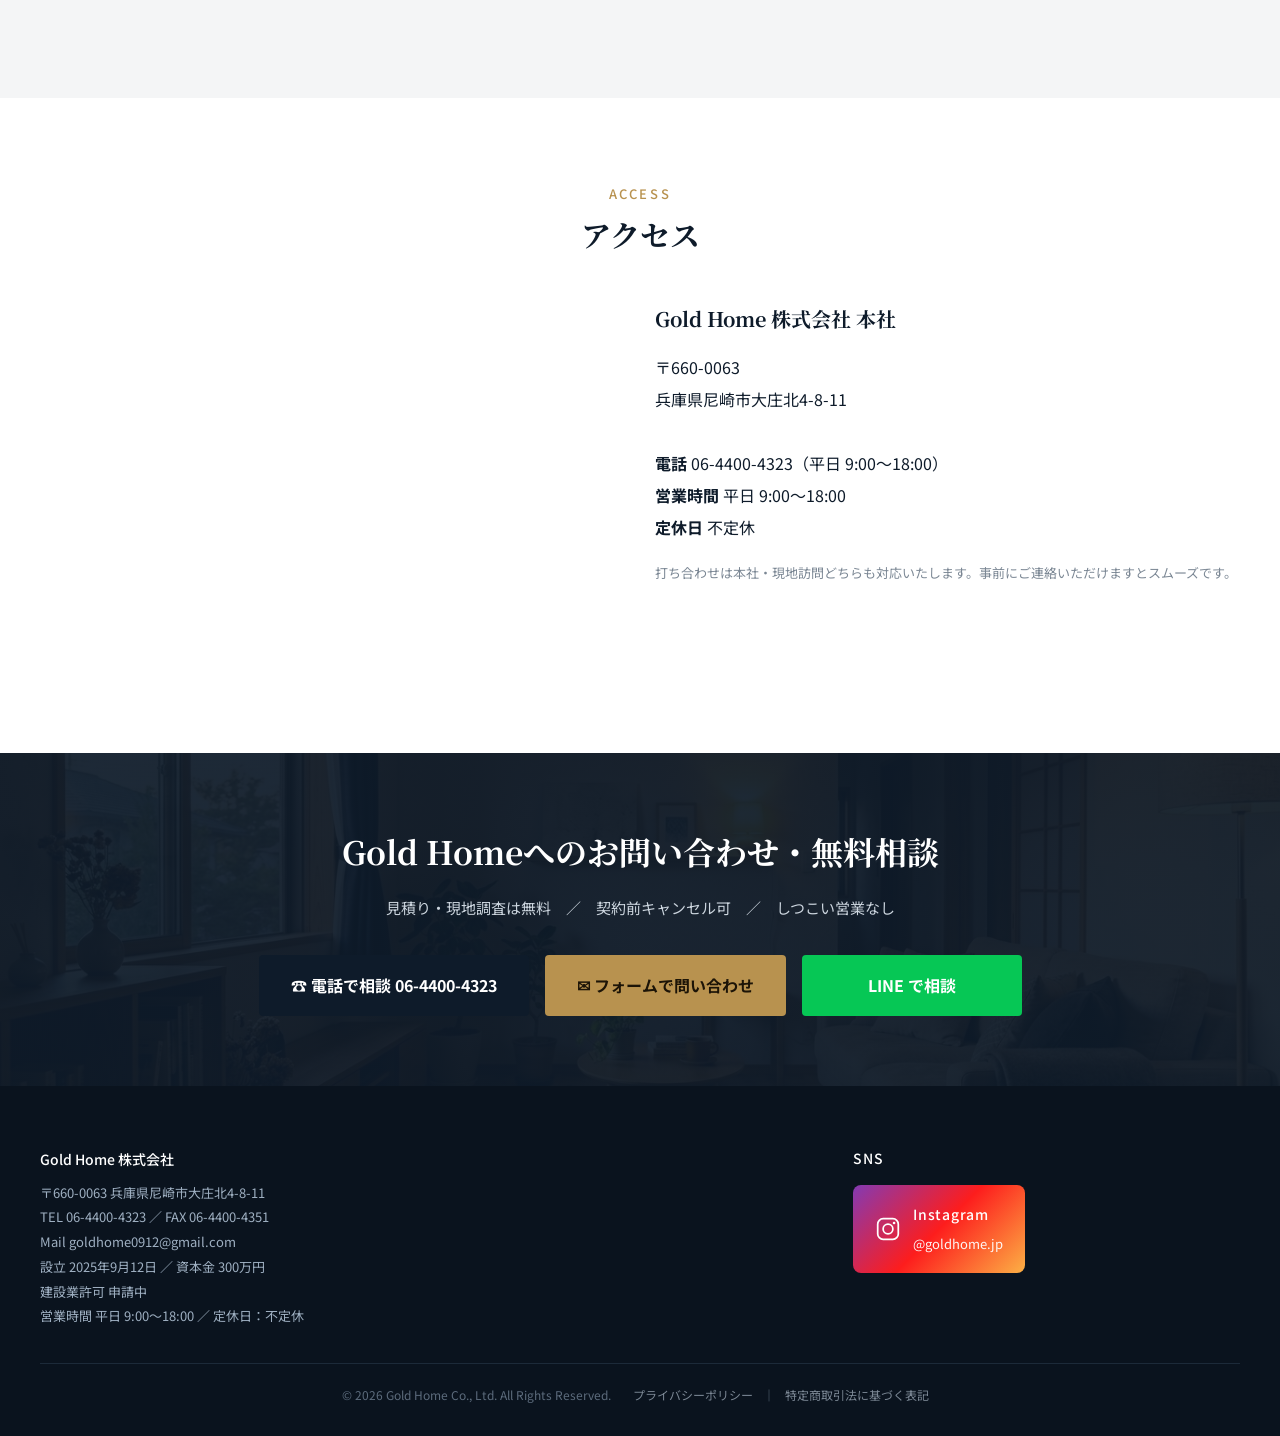
==== commit 00b8edff: "3ページ削除・フッター簡素化・Instagram(@goldhome.jp)追加 【削除ページ】 - flow.html（施工の流れ） - voice.html（お客様の声） - blog.html（" ====
--- a/about.html
+++ b/about.html
@@ -45,11 +45,8 @@
       <li><a href="service.html">サービス</a></li>
       <li><a href="works.html">施工事例</a></li>
       <li><a href="reason.html">選ばれる理由</a></li>
-      <li><a href="flow.html">施工の流れ</a></li>
       <li><a href="price.html">料金</a></li>
-      <li><a href="voice.html">お客様の声</a></li>
       <li><a href="faq.html">FAQ</a></li>
-      <li><a href="blog.html">お知らせ</a></li>
     </ul>
     <div class="right">
       <div class="tel">お電話<b>06-4400-4323</b></div>
@@ -190,9 +187,29 @@
 <footer>
   <div class="wrap">
     <div class="fcols">
-      <div class="co"><b>Gold Home 株式会社</b>〒660-0063 兵庫県尼崎市大庄北4-8-11<br>TEL 06-4400-4323 ／ FAX 06-4400-4351<br>Mail goldhome0912@gmail.com<br>設立 2025年9月12日 ／ 資本金 300万円<br>建設業許可 申請中</div>
-      <div><span class="fh-title">サイトマップ</span><a href="about.html">私たちについて</a><a href="service.html">サービス</a><a href="works.html">施工事例</a><a href="reason.html">選ばれる理由</a><a href="flow.html">施工の流れ</a><a href="price.html">料金・費用</a><a href="voice.html">お客様の声</a><a href="faq.html">よくある質問</a><a href="blog.html">お知らせ・ブログ</a><a href="contact.html">お問い合わせ</a></div>
-      <div><span class="fh-title">SNS・LINE</span><div class="sns"><a href="#" aria-label="Instagram">IG</a><a href="#" aria-label="LINE">L</a><a href="#" aria-label="Google">G</a></div><p style="margin-top:16px;line-height:1.9">営業時間<br>平日 9:00〜18:00<br>定休日：不定休</p></div>
+      <div class="co">
+        <b>Gold Home 株式会社</b>
+        〒660-0063 兵庫県尼崎市大庄北4-8-11<br>
+        TEL 06-4400-4323 ／ FAX 06-4400-4351<br>
+        Mail goldhome0912@gmail.com<br>
+        設立 2025年9月12日 ／ 資本金 300万円<br>
+        建設業許可 申請中<br>
+        営業時間 平日 9:00〜18:00 ／ 定休日：不定休
+      </div>
+      <div>
+        <span class="fh-title">SNS</span>
+        <a href="https://www.instagram.com/goldhome.jp/" target="_blank" rel="noopener" class="ig-link">
+          <svg class="ig-icon" viewBox="0 0 24 24" fill="none" xmlns="http://www.w3.org/2000/svg" aria-hidden="true">
+            <rect x="2.5" y="2.5" width="19" height="19" rx="5" stroke="#fff" stroke-width="1.6"/>
+            <circle cx="12" cy="12" r="4.5" stroke="#fff" stroke-width="1.6"/>
+            <circle cx="17.6" cy="6.4" r="1.2" fill="#fff"/>
+          </svg>
+          <div>
+            <b>Instagram</b>
+            <span class="handle">@goldhome.jp</span>
+          </div>
+        </a>
+      </div>
     </div>
     <div class="copy">© 2026 Gold Home Co., Ltd. All Rights Reserved.　<a href="privacy.html">プライバシーポリシー</a>｜<a href="tokutei.html">特定商取引法に基づく表記</a></div>
   </div>
--- a/css/common.css
+++ b/css/common.css
@@ -350,7 +350,12 @@
 
 /* -------------------------- 23. フッター ------------------------------- */
 footer{background:var(--ink3);color:#9fb0c2;padding:60px 0 30px;font-size:13px}
-.fcols{display:grid;grid-template-columns:2fr 1fr 1fr;gap:40px;margin-bottom:34px}
+.fcols{display:grid;grid-template-columns:2fr 1fr;gap:40px;margin-bottom:34px;align-items:start}
+.ig-link{display:inline-flex;align-items:center;gap:12px;background:linear-gradient(135deg,#833ab4,#fd1d1d,#fcb045);color:#fff;padding:14px 22px;border-radius:8px;transition:transform .2s,box-shadow .2s;text-decoration:none;line-height:1.4}
+.ig-link:hover{transform:translateY(-2px);box-shadow:0 6px 18px rgba(253,29,29,.25);color:#fff}
+.ig-link .ig-icon{width:26px;height:26px;flex:0 0 26px}
+.ig-link b{color:#fff;display:block;font-size:14px;letter-spacing:.05em;font-weight:500}
+.ig-link .handle{color:#fff;font-size:13px;opacity:.95}
 .fcols h4,.fcols .fh-title{color:#fff;font-size:14px;margin-bottom:14px;font-weight:500;letter-spacing:.05em;display:block}
 .fcols a{color:#9fb0c2;line-height:2.2}
 .fcols a:hover{color:var(--gold)}
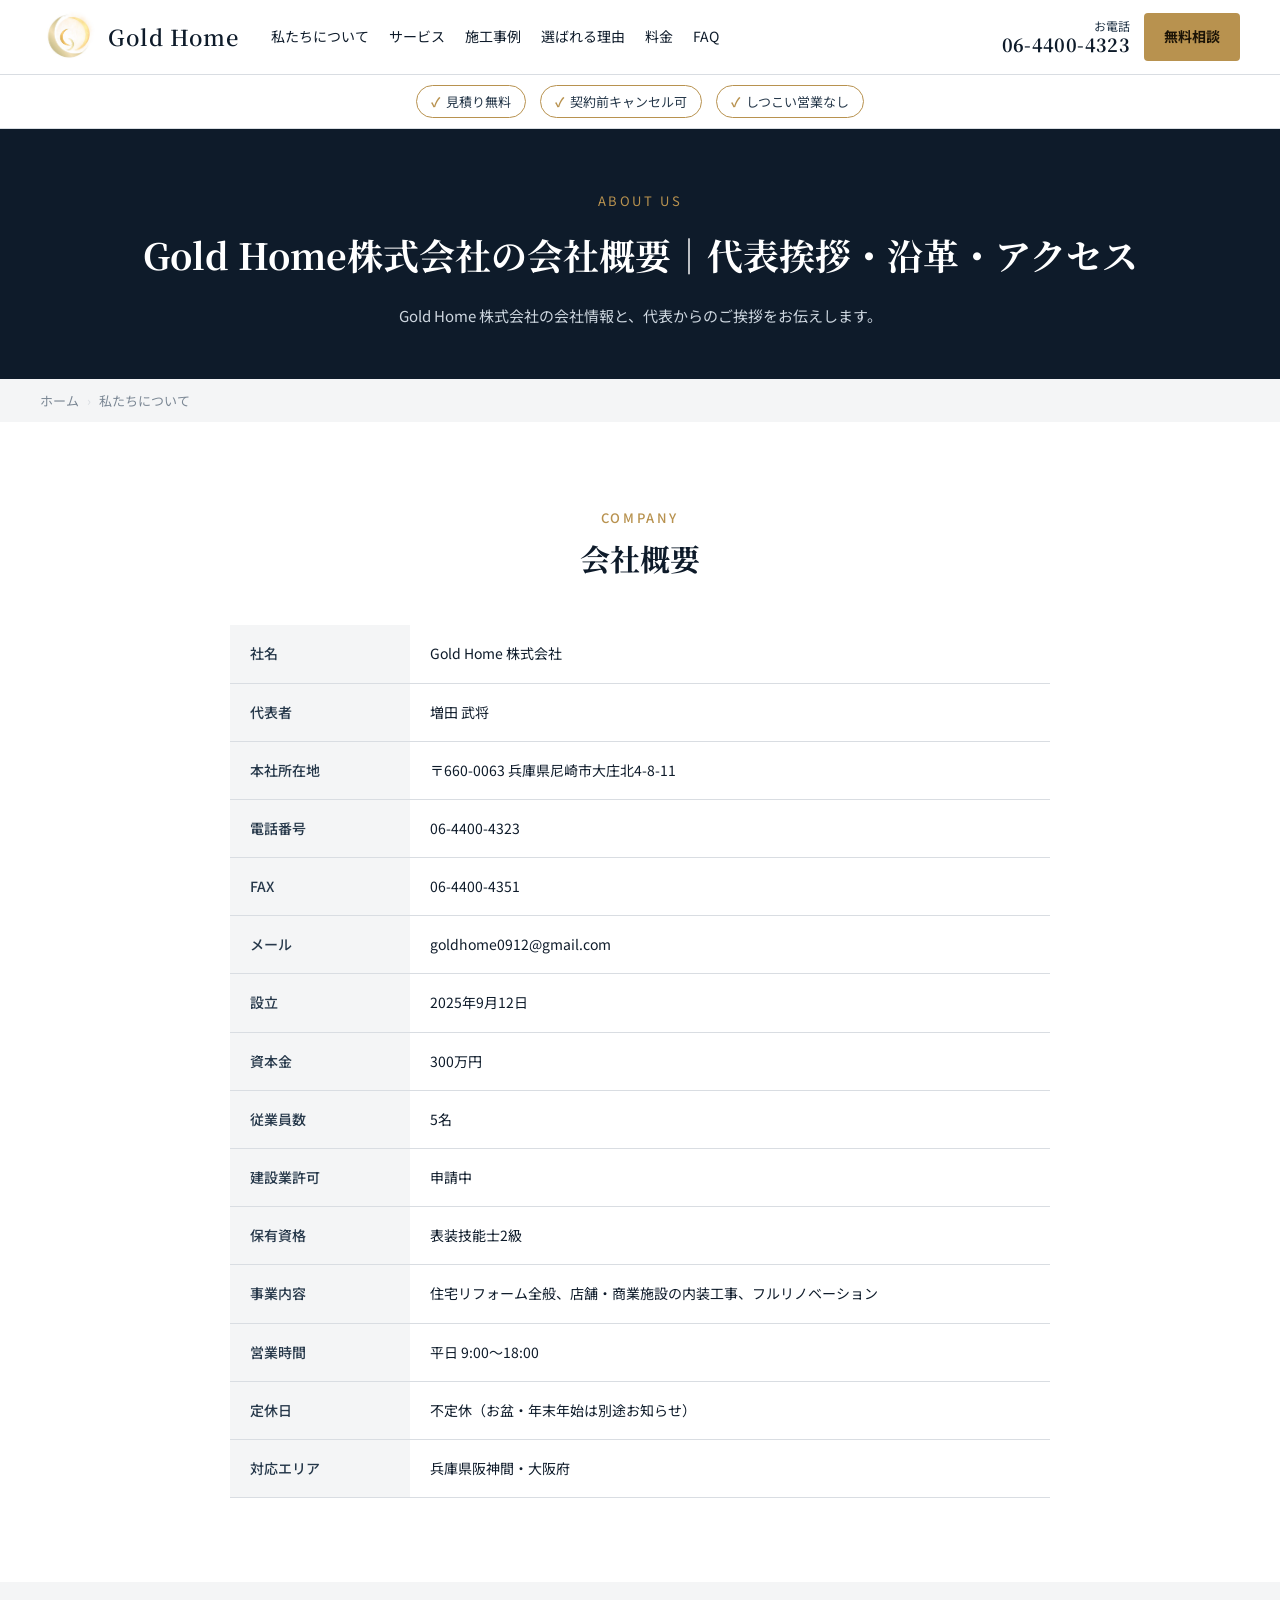
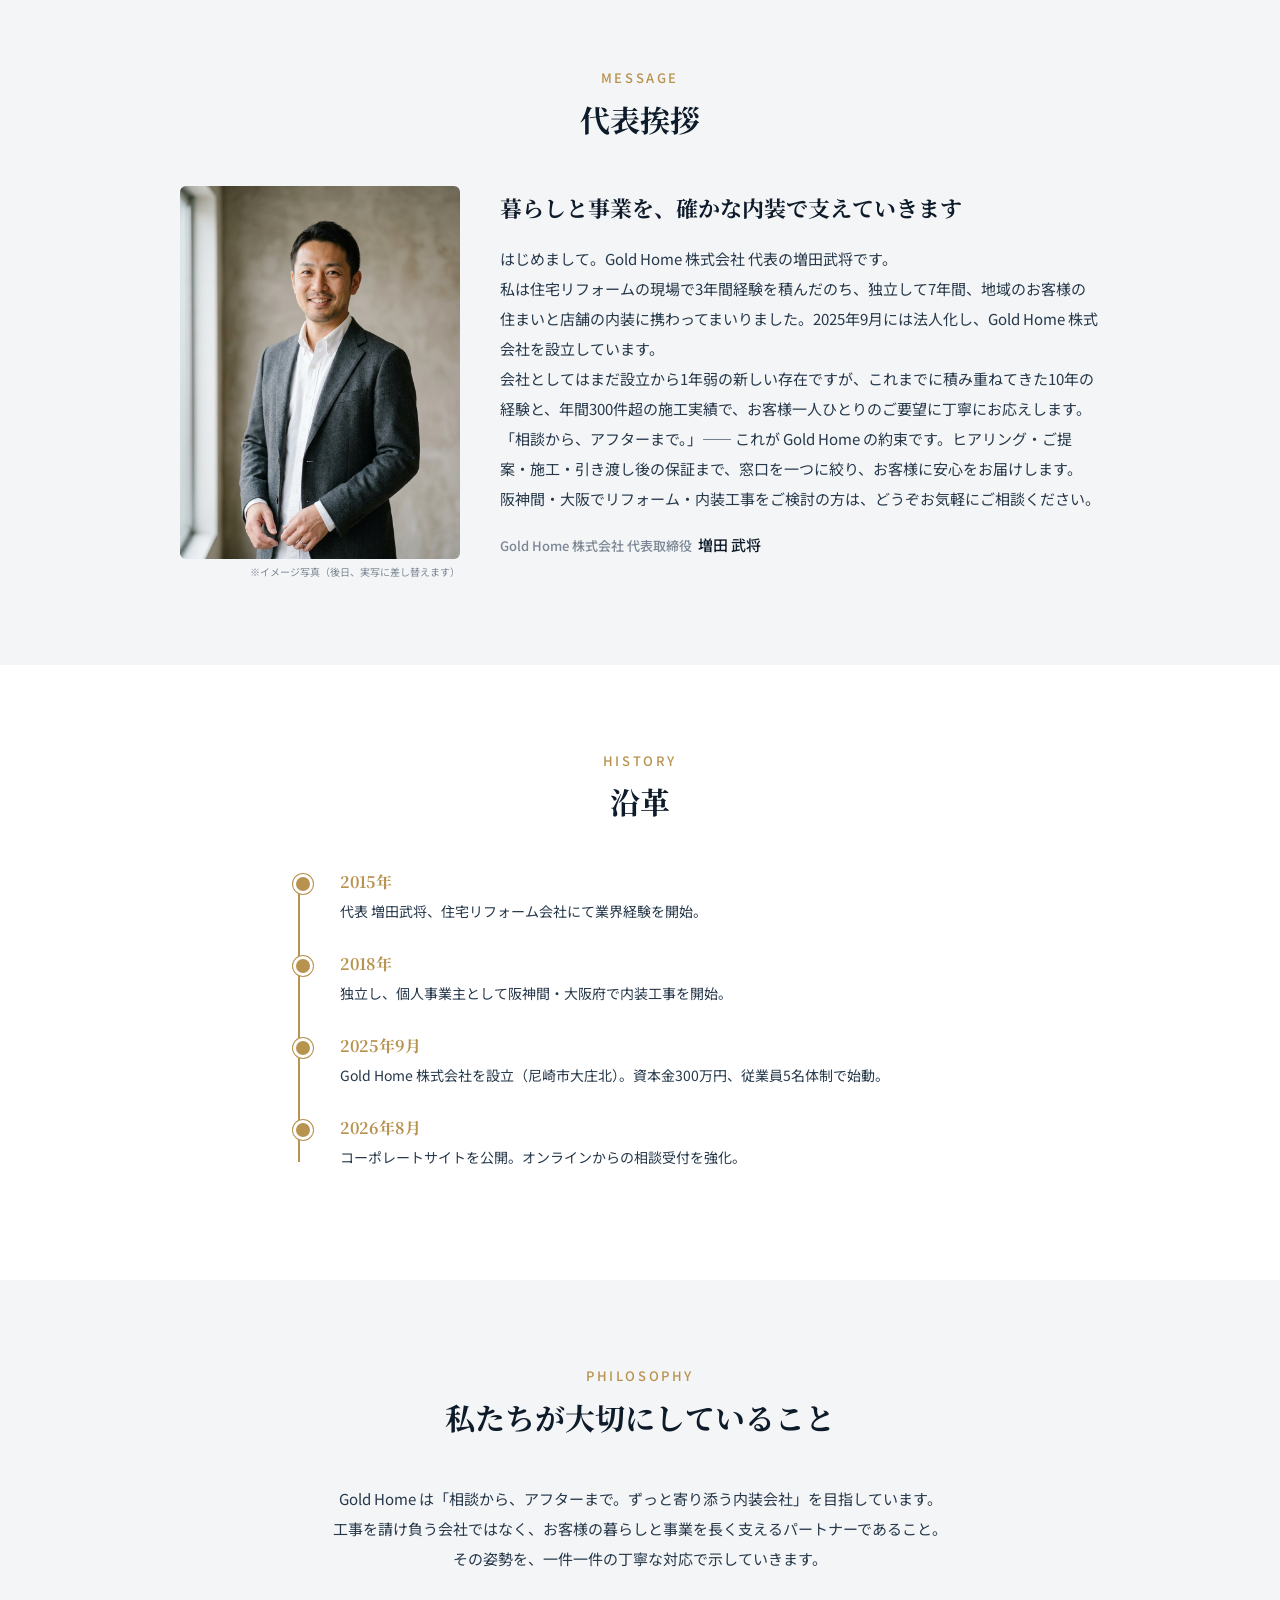
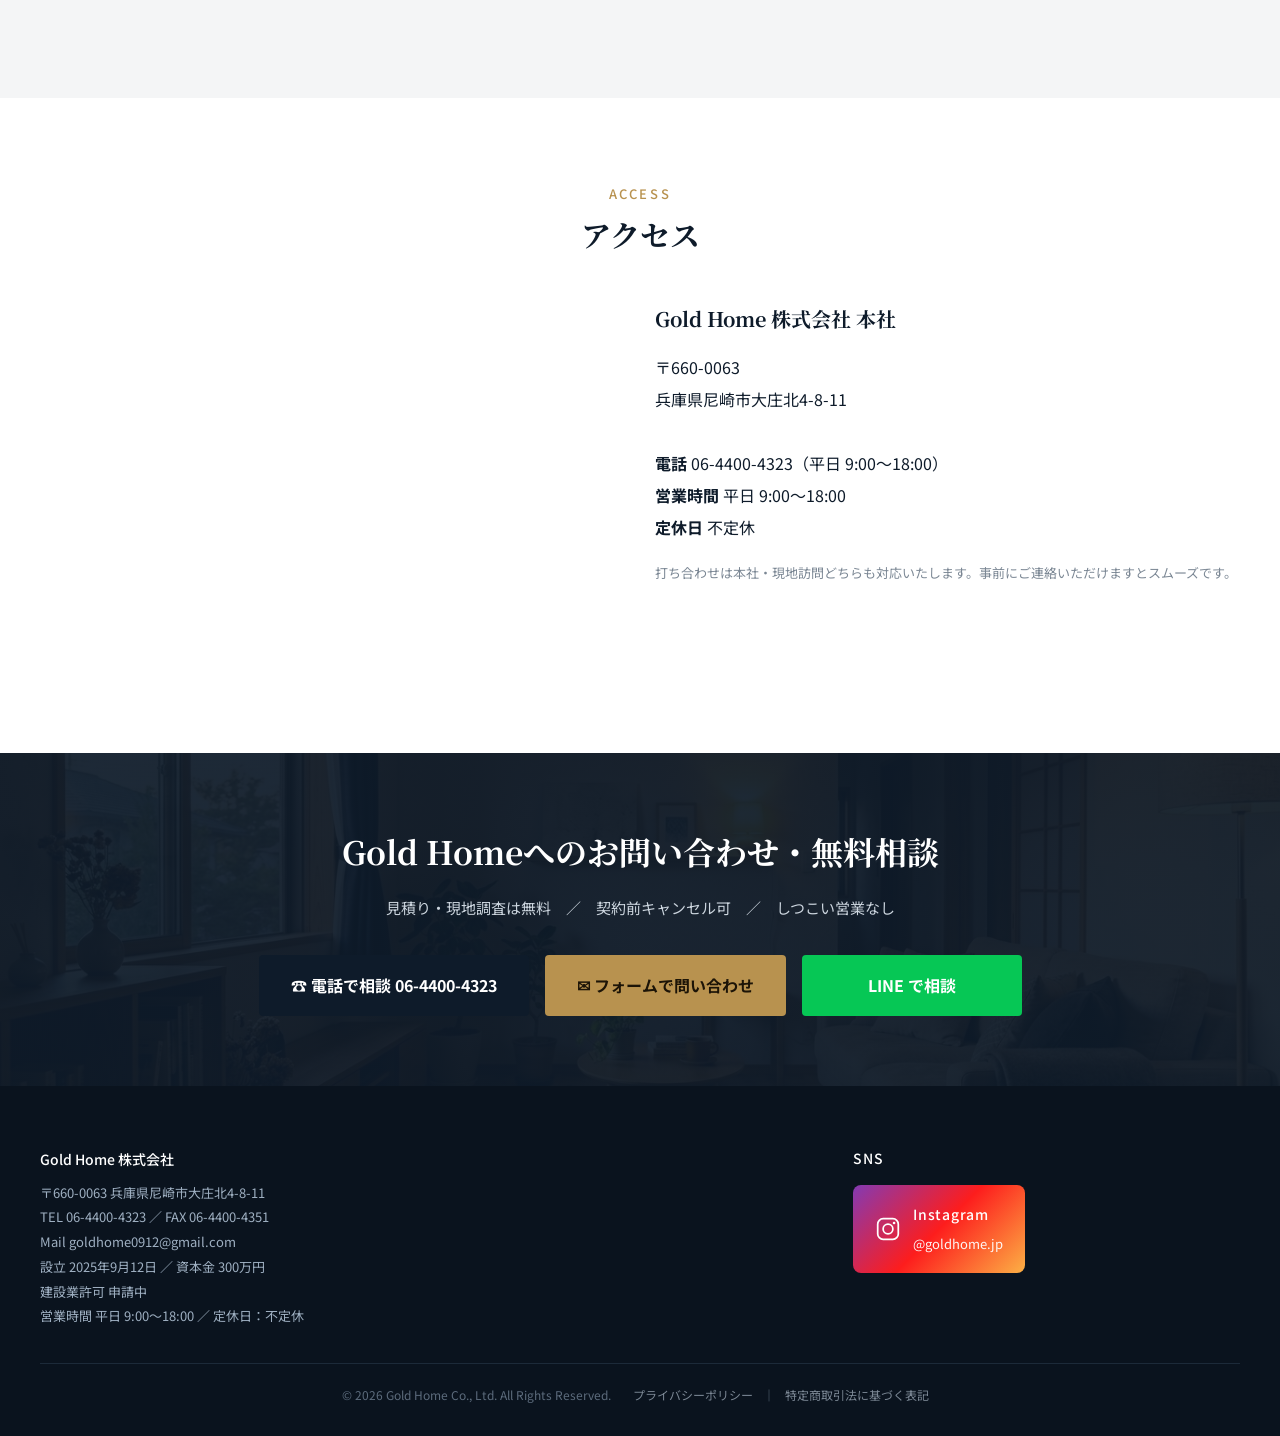
==== commit 686906df: "ヘッダーに会社ロゴ＋Gold Homeテキスト追加、問合せに公式LINE(QR/URL)反映 - 全ページのヘッダーに会社ロゴ画像とGold Homeテキストを追加 - contact.htmlのLI" ====
--- a/about.html
+++ b/about.html
@@ -39,7 +39,7 @@
 
 <header>
   <div class="wrap nav">
-    <a href="index.html" class="logo">GOLD HOME</a>
+    <a href="index.html" class="logo"><img src="images/01_hero/logo.jpg" alt="Gold Home株式会社"><span class="logo-text">Gold Home</span></a>
     <ul>
       <li><a href="about.html">私たちについて</a></li>
       <li><a href="service.html">サービス</a></li>
@@ -215,7 +215,7 @@
   </div>
 </footer>
 
-<div class="mobile-cta"><div class="row"><a href="tel:0664004323"><b>☎</b>電話</a><a href="#" class="line" onclick="return false"><b>L</b>LINE</a><a href="contact.html" class="form"><b>✉</b>フォーム</a></div></div>
+<div class="mobile-cta"><div class="row"><a href="tel:0664004323"><b>☎</b>電話</a><a href="https://lin.ee/wgbpxBG" class="line" target="_blank" rel="noopener"><b>L</b>LINE</a><a href="contact.html" class="form"><b>✉</b>フォーム</a></div></div>
 
 </body>
 </html>
--- a/css/common.css
+++ b/css/common.css
@@ -53,12 +53,10 @@
 }
 .nav{display:flex;align-items:center;gap:24px;height:var(--header-h)}
 .logo{
-  width:150px;height:38px;
-  background:var(--ink);color:#fff;
-  display:flex;align-items:center;justify-content:center;
-  font-size:13px;letter-spacing:.15em;font-weight:700;
-  border-radius:3px;
-}
+  display:flex;align-items:center;gap:10px;height:58px;color:var(--ink);
+}
+.logo img{height:100%;width:auto;display:block;object-fit:contain}
+.logo-text{font-family:'Cormorant Garamond','Noto Serif JP',serif;font-size:22px;font-weight:600;letter-spacing:.04em;white-space:nowrap;line-height:1}
 .nav ul{display:flex;gap:20px;margin-left:8px;font-size:14px}
 .nav ul a{transition:color .2s}
 .nav ul a:hover{color:var(--gold)}
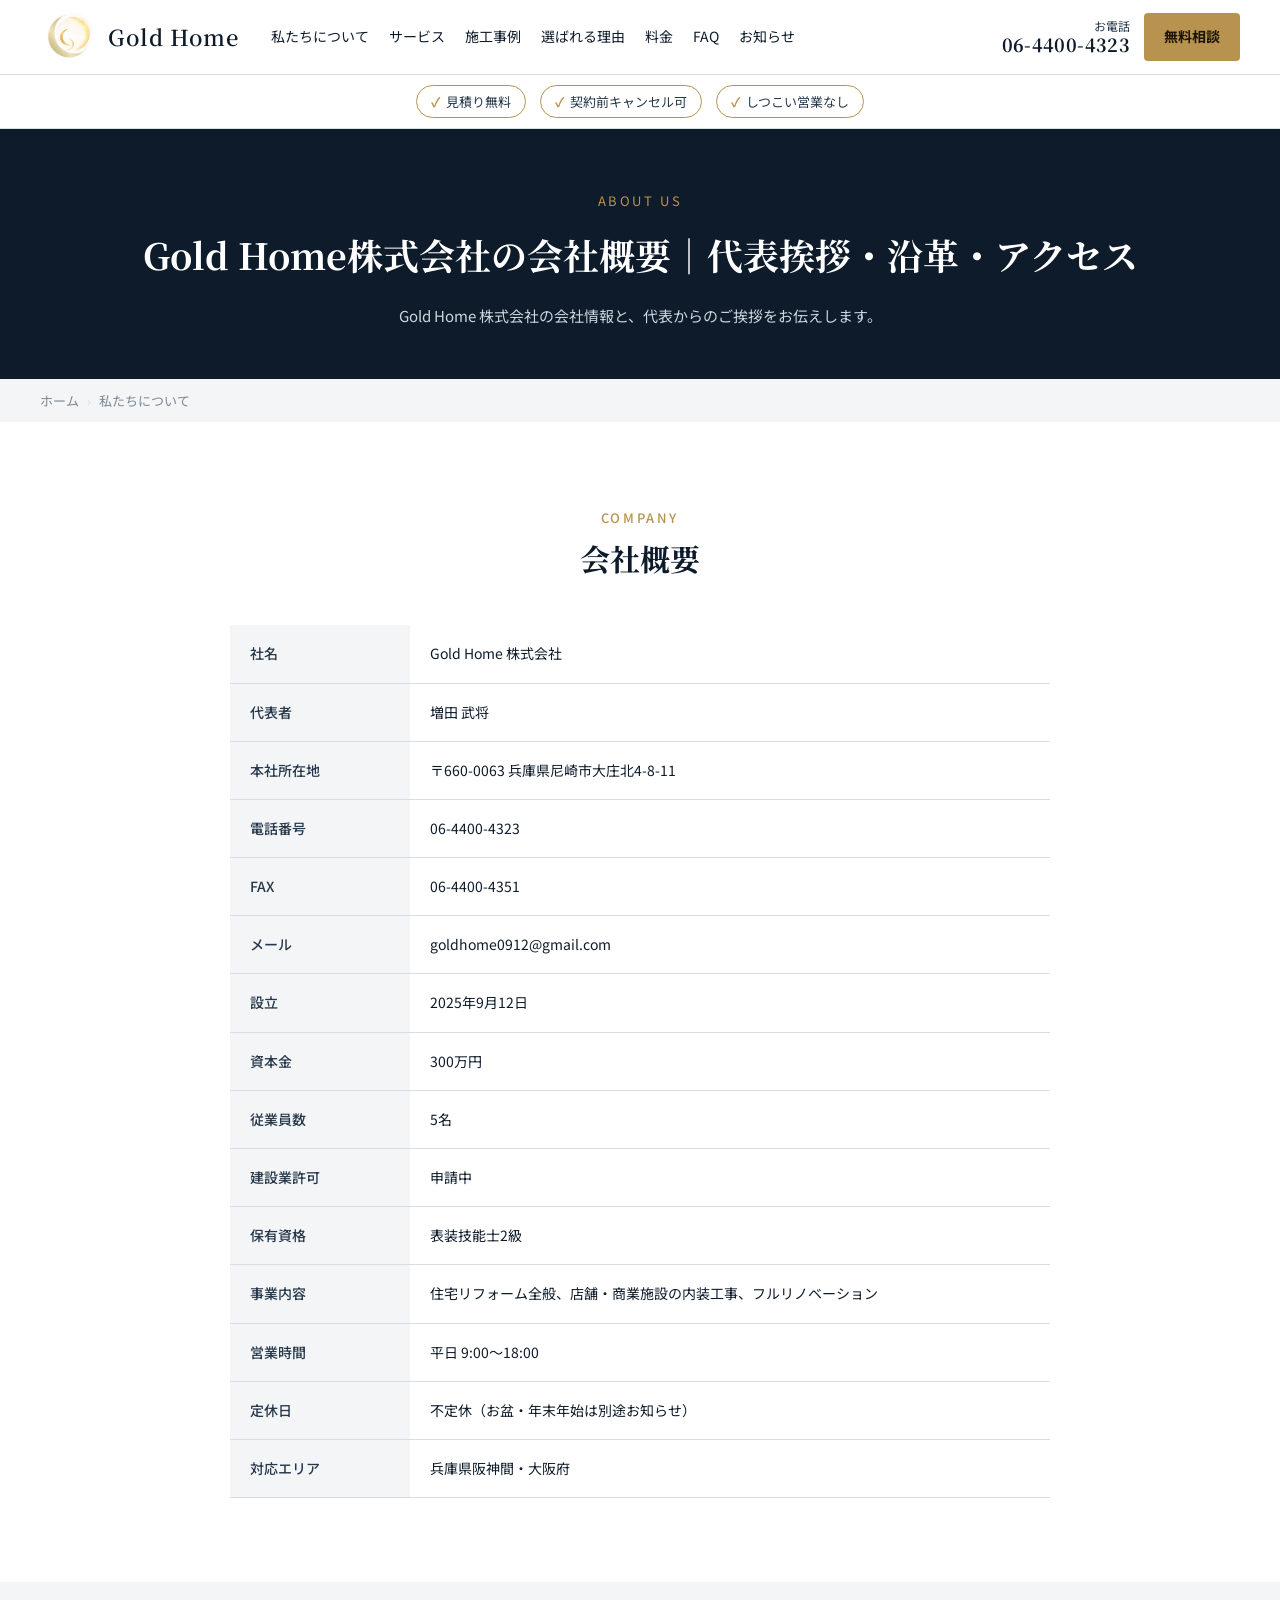
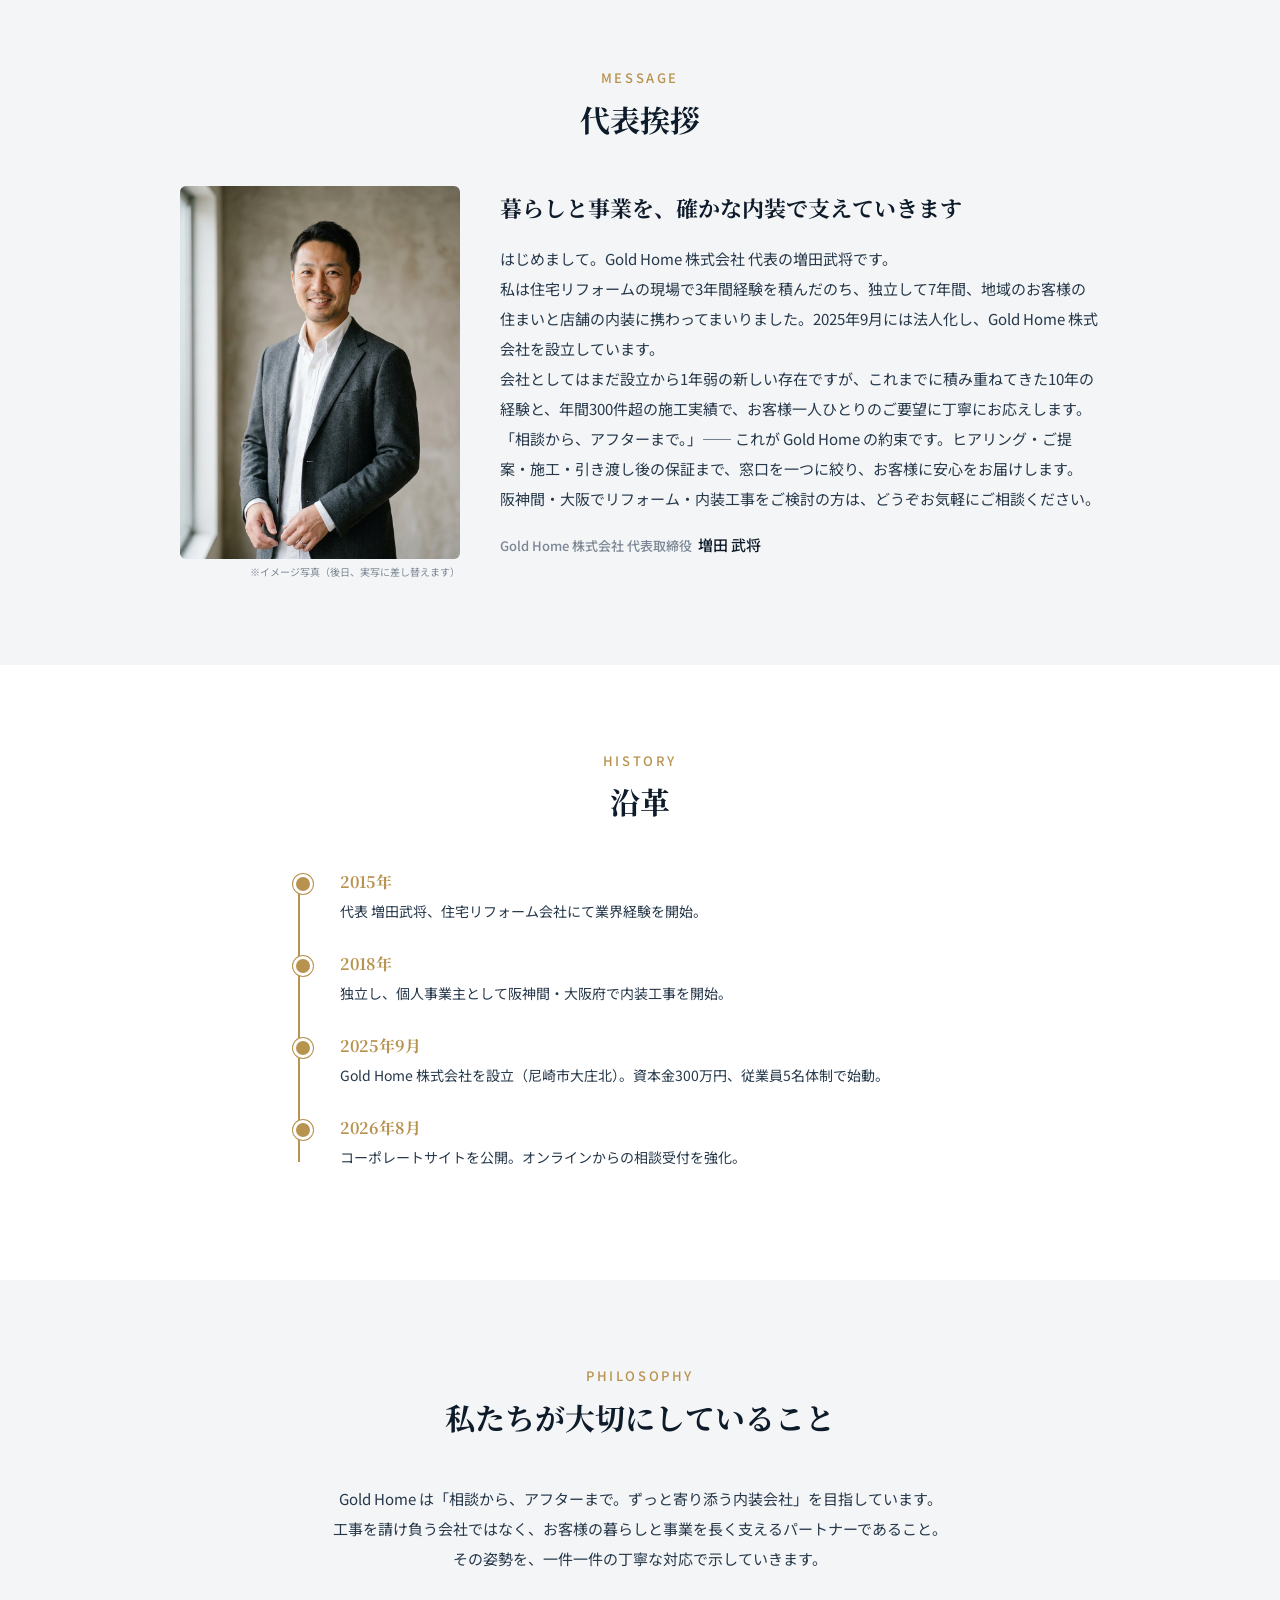
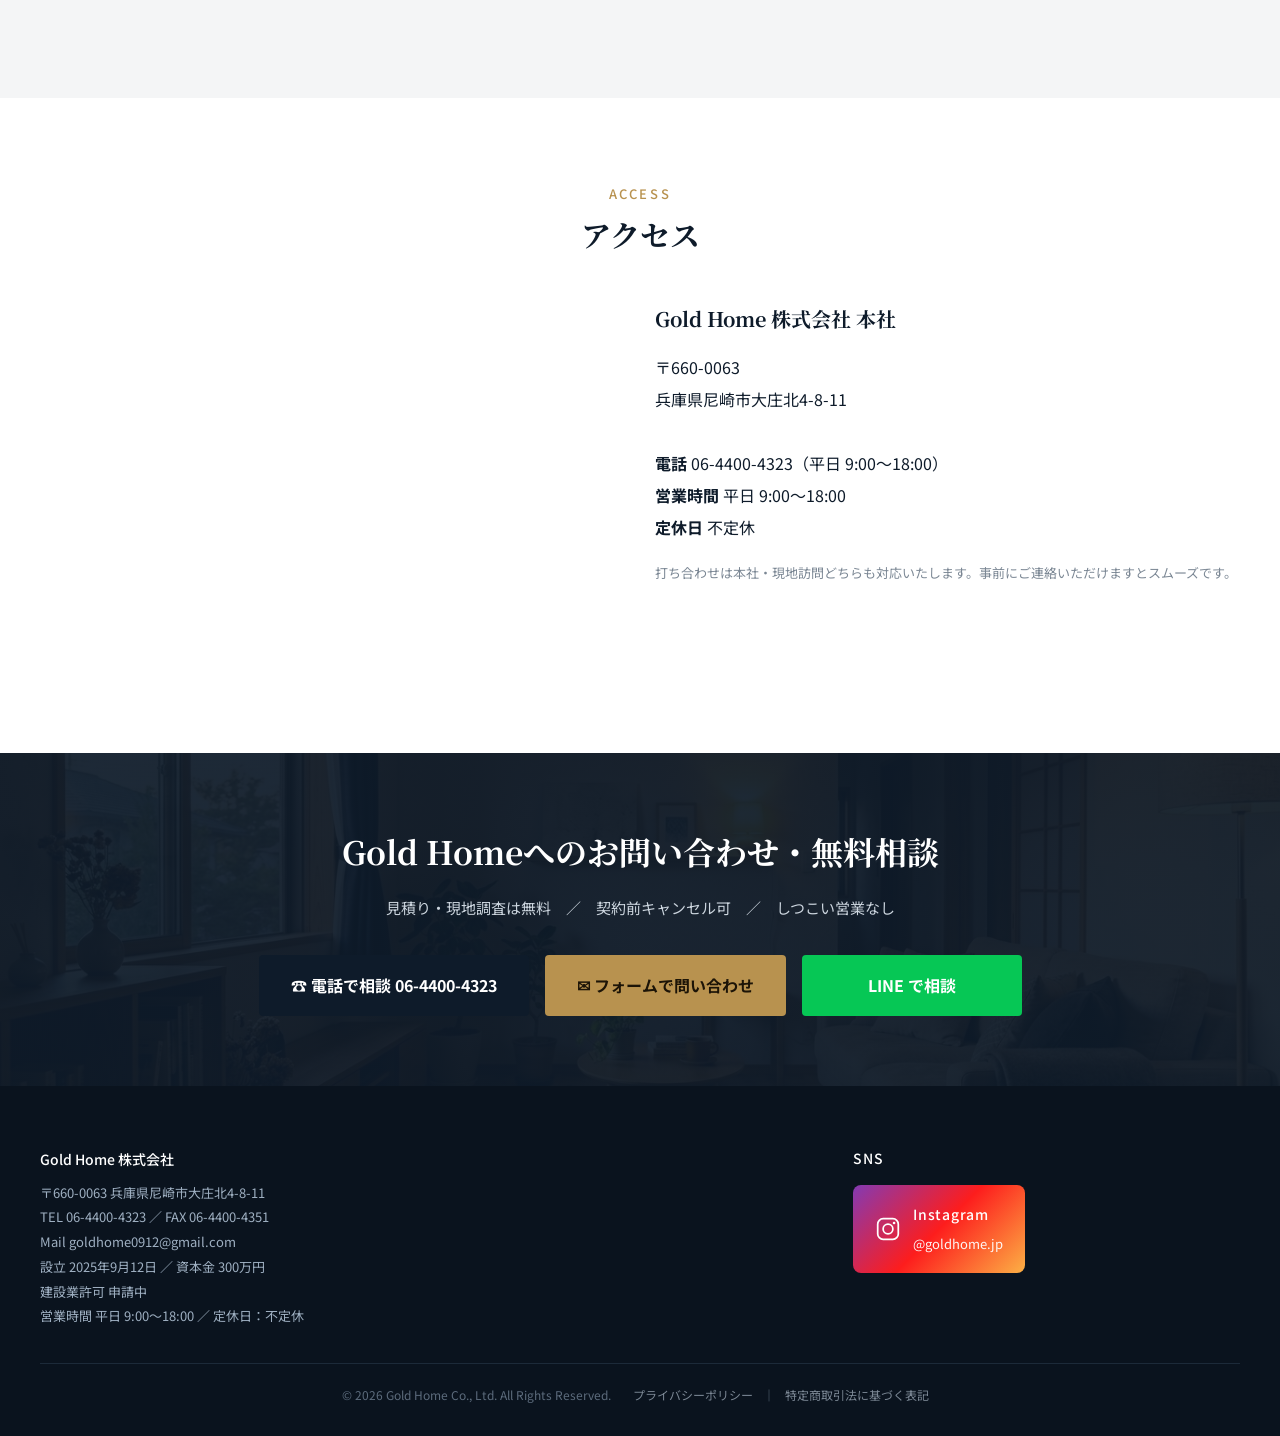
==== commit 4e001327: "お知らせ機能を追加（microCMS連携・ページネーション付き） - news.html / news-detail.html を新規作成（1ページ9件のページ送り対応） - scripts/news" ====
--- a/about.html
+++ b/about.html
@@ -47,6 +47,7 @@
       <li><a href="reason.html">選ばれる理由</a></li>
       <li><a href="price.html">料金</a></li>
       <li><a href="faq.html">FAQ</a></li>
+      <li><a href="news.html">お知らせ</a></li>
     </ul>
     <div class="right">
       <div class="tel">お電話<b>06-4400-4323</b></div>
@@ -179,7 +180,7 @@
     <div class="row">
       <a class="btn dk lg" href="tel:0664004323">☎ 電話で相談 06-4400-4323</a>
       <a class="btn lg" href="contact.html">✉ フォームで問い合わせ</a>
-      <a class="btn line lg" href="#" onclick="return false">LINE で相談</a>
+      <a class="btn line lg" href="https://lin.ee/wgbpxBG" target="_blank" rel="noopener">LINE で相談</a>
     </div>
   </div>
 </section>
--- a/css/common.css
+++ b/css/common.css
@@ -456,3 +456,56 @@
 .link-more{display:inline-block;color:var(--ink);font-weight:500;border-bottom:2px solid var(--gold);padding-bottom:3px;font-size:15px;transition:color .2s}
 .link-more:hover{color:var(--gold)}
 .intro-p{max-width:820px;margin:0 auto 40px;font-size:15px;color:var(--ink2);line-height:2;text-align:center}
+
+/* -------------------------- 27. お知らせ ------------------------------- */
+.news-list{list-style:none;max-width:880px;margin:0 auto;border-top:1px solid var(--line)}
+.news-list li{border-bottom:1px solid var(--line)}
+.news-list li a{display:flex;gap:24px;padding:18px 8px;align-items:baseline;transition:background .2s}
+.news-list li a:hover{background:var(--bg-alt)}
+.news-list time{flex:0 0 auto;color:var(--muted);font-size:14px;letter-spacing:.05em;min-width:96px;font-family:'Cormorant Garamond',var(--serif-fw)}
+.news-list .news-title{color:var(--ink);font-size:15px;line-height:1.6}
+.news-list .news-empty{padding:24px;text-align:center;color:var(--muted);font-size:14px}
+.news-more{margin-top:28px;text-align:center}
+
+.news-grid{display:grid;grid-template-columns:repeat(3,1fr);gap:28px;max-width:1080px;margin:0 auto}
+.news-card{background:#fff;border:1px solid var(--line);border-radius:6px;overflow:hidden;transition:transform .2s,box-shadow .2s}
+.news-card:hover{transform:translateY(-2px);box-shadow:0 8px 24px rgba(0,0,0,.06)}
+.news-card a{display:block;color:inherit}
+.news-thumb{aspect-ratio:16/10;background:var(--ph);overflow:hidden}
+.news-thumb img{width:100%;height:100%;object-fit:cover}
+.news-card .news-body{padding:18px 20px 22px}
+.news-card time{color:var(--muted);font-size:13px;letter-spacing:.05em;font-family:'Cormorant Garamond',var(--serif-fw)}
+.news-card h3{font-size:16px;font-weight:600;line-height:1.6;margin-top:6px;color:var(--ink)}
+.news-empty{text-align:center;color:var(--muted);padding:40px 0}
+
+.news-article{max-width:800px;margin:0 auto}
+.news-article .news-date{color:var(--muted);font-size:14px;letter-spacing:.05em;font-family:'Cormorant Garamond',var(--serif-fw)}
+.news-article .news-h1{font-family:var(--serif-fw);font-size:30px;font-weight:600;line-height:1.5;margin:8px 0 28px;color:var(--ink)}
+.news-hero{margin:0 0 32px;border-radius:6px;overflow:hidden;background:var(--ph)}
+.news-hero img{width:100%;height:auto;display:block}
+.news-content{font-size:16px;line-height:1.95;color:var(--ink2)}
+.news-content p{margin:0 0 1.2em}
+.news-content h2{font-family:var(--serif-fw);font-size:22px;margin:2em 0 .8em;color:var(--ink);border-left:4px solid var(--gold);padding-left:12px}
+.news-content h3{font-size:18px;margin:1.6em 0 .6em;color:var(--ink)}
+.news-content img{margin:1em 0;border-radius:4px}
+.news-content a{color:var(--gold);text-decoration:underline}
+.news-content ul,.news-content ol{margin:0 0 1.2em 1.6em}
+.news-pager{margin:48px auto 0;display:flex;justify-content:center;flex-wrap:wrap;gap:6px;font-size:14px}
+.news-pager .pg-num,.news-pager .pg-nav{display:inline-flex;align-items:center;justify-content:center;min-width:38px;height:38px;padding:0 12px;border:1px solid var(--line);color:var(--ink);background:#fff;transition:background .2s,border-color .2s,color .2s;letter-spacing:.02em}
+.news-pager .pg-num:hover,.news-pager .pg-nav:hover{background:var(--bg-alt);border-color:var(--gold)}
+.news-pager .pg-current{background:var(--ink);border-color:var(--ink);color:#fff;font-weight:600;cursor:default}
+.news-pager .pg-current:hover{background:var(--ink);border-color:var(--ink)}
+.news-pager .pg-disabled{color:var(--muted);background:var(--bg-alt);border-color:var(--line);cursor:not-allowed}
+.news-pager .pg-disabled:hover{background:var(--bg-alt);border-color:var(--line)}
+.news-pager .pg-ellipsis{display:inline-flex;align-items:center;padding:0 4px;color:var(--muted)}
+
+.news-back{margin-top:48px;text-align:center}
+.news-back a{color:var(--muted);font-size:14px;border-bottom:1px solid var(--line);padding-bottom:2px}
+.news-back a:hover{color:var(--gold)}
+
+@media (max-width:820px){
+  .news-grid{grid-template-columns:1fr;gap:20px}
+  .news-list li a{flex-direction:column;gap:4px;padding:14px 4px}
+  .news-list time{min-width:0}
+  .news-article .news-h1{font-size:22px}
+}
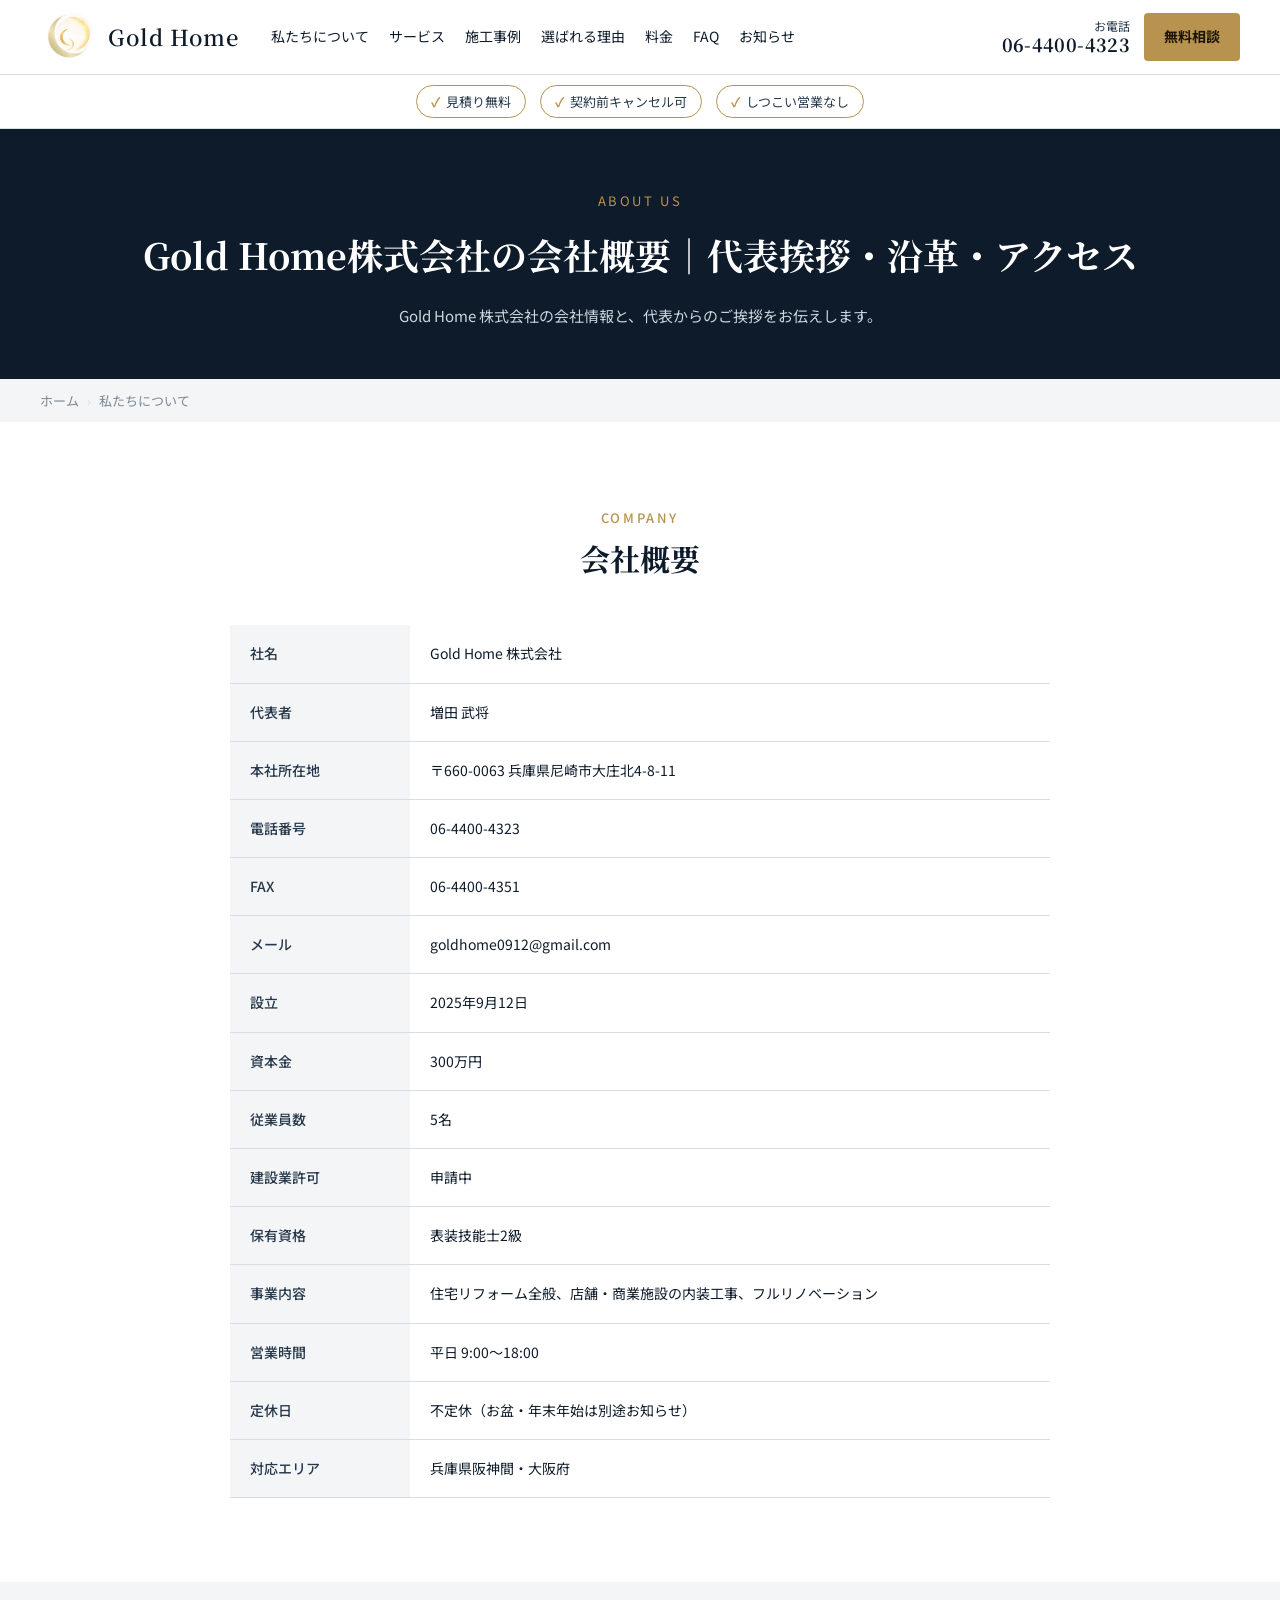
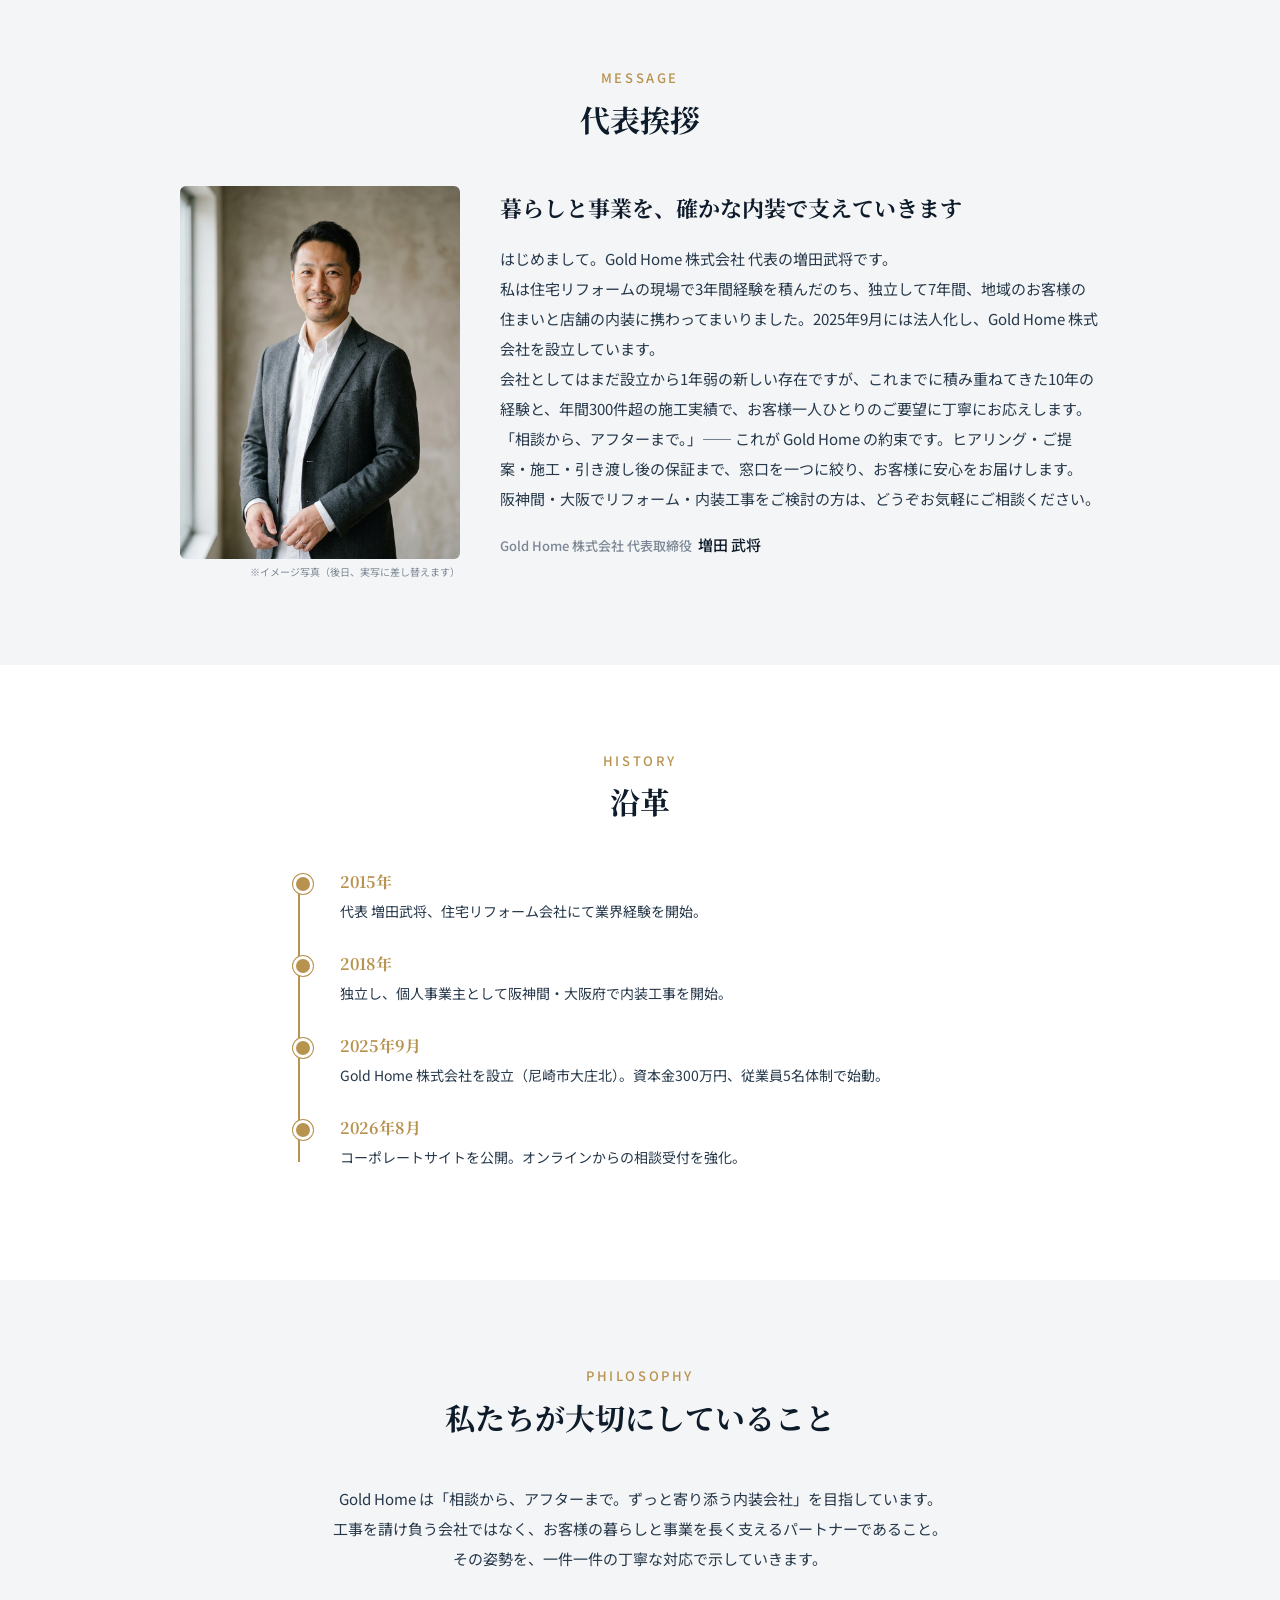
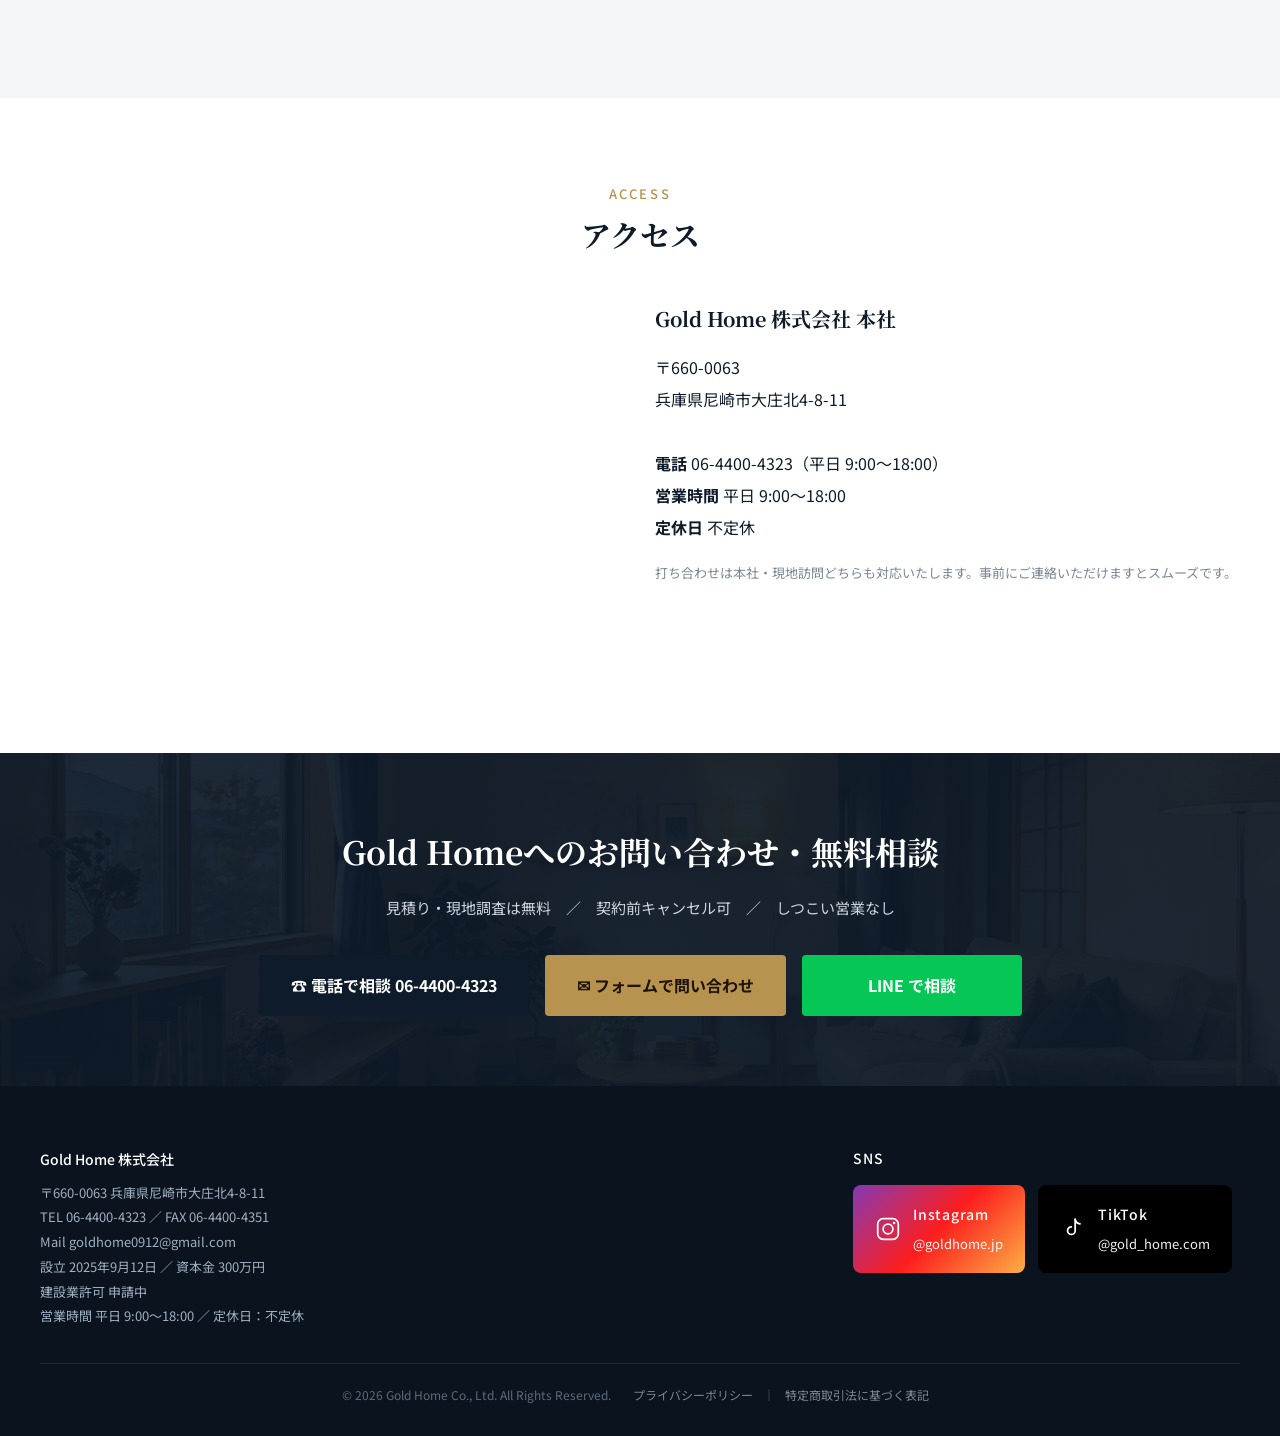
==== commit f8422f29: "フッターSNS欄にTikTokボタンを追加 Co-Authored-By: Claude Opus 4.7 <noreply@anthropic.com>" ====
--- a/about.html
+++ b/about.html
@@ -210,6 +210,16 @@
             <span class="handle">@goldhome.jp</span>
           </div>
         </a>
+        <a href="https://www.tiktok.com/@gold_home.com" target="_blank" rel="noopener" class="tk-link">
+          <svg class="tk-icon" viewBox="0 0 24 24" fill="none" xmlns="http://www.w3.org/2000/svg" aria-hidden="true">
+            <path d="M14 3v10.5a3.5 3.5 0 1 1-3.5-3.5" stroke="#fff" stroke-width="1.6" stroke-linecap="round" stroke-linejoin="round"/>
+            <path d="M14 3c.4 2.3 2.2 4 4.5 4.2" stroke="#fff" stroke-width="1.6" stroke-linecap="round" stroke-linejoin="round"/>
+          </svg>
+          <div>
+            <b>TikTok</b>
+            <span class="handle">@gold_home.com</span>
+          </div>
+        </a>
       </div>
     </div>
     <div class="copy">© 2026 Gold Home Co., Ltd. All Rights Reserved.　<a href="privacy.html">プライバシーポリシー</a>｜<a href="tokutei.html">特定商取引法に基づく表記</a></div>
--- a/css/common.css
+++ b/css/common.css
@@ -117,11 +117,11 @@
 .hero .bg{
   position:absolute;inset:0;
   background-size:cover;background-position:center;
-  opacity:.5;
+  opacity:.9;
 }
 .hero::after{
   content:"";position:absolute;inset:0;
-  background:linear-gradient(90deg,rgba(14,27,42,.85) 0%,rgba(14,27,42,.55) 100%);
+  background:linear-gradient(90deg,rgba(14,27,42,.6) 0%,rgba(14,27,42,.25) 100%);
   z-index:1;
 }
 .hero .inner{position:relative;z-index:2;padding:80px 0;max-width:820px}
@@ -354,6 +354,12 @@
 .ig-link .ig-icon{width:26px;height:26px;flex:0 0 26px}
 .ig-link b{color:#fff;display:block;font-size:14px;letter-spacing:.05em;font-weight:500}
 .ig-link .handle{color:#fff;font-size:13px;opacity:.95}
+.tk-link{display:inline-flex;align-items:center;gap:12px;background:#000;color:#fff;padding:14px 22px;border-radius:8px;transition:transform .2s,box-shadow .2s;text-decoration:none;line-height:1.4;margin-left:10px}
+.tk-link:hover{transform:translateY(-2px);box-shadow:0 6px 18px rgba(0,0,0,.35);color:#fff}
+.tk-link .tk-icon{width:26px;height:26px;flex:0 0 26px}
+.tk-link b{color:#fff;display:block;font-size:14px;letter-spacing:.05em;font-weight:500}
+.tk-link .handle{color:#fff;font-size:13px;opacity:.95}
+@media (max-width:640px){.tk-link{margin-left:0;margin-top:10px}}
 .fcols h4,.fcols .fh-title{color:#fff;font-size:14px;margin-bottom:14px;font-weight:500;letter-spacing:.05em;display:block}
 .fcols a{color:#9fb0c2;line-height:2.2}
 .fcols a:hover{color:var(--gold)}
@@ -490,6 +496,12 @@
 .news-content img{margin:1em 0;border-radius:4px}
 .news-content a{color:var(--gold);text-decoration:underline}
 .news-content ul,.news-content ol{margin:0 0 1.2em 1.6em}
+.form-thanks{max-width:720px;margin:0 auto;padding:48px 32px;text-align:center;background:#fff;border:1px solid var(--line);border-radius:8px}
+.form-thanks h3{font-size:24px;color:var(--ink);margin-bottom:20px}
+.form-thanks p{color:var(--ink2);line-height:2;margin-bottom:24px;font-size:15px}
+.form-thanks a{color:var(--gold);font-weight:500}
+.form-thanks .btn{margin-top:8px}
+
 .news-pager{margin:48px auto 0;display:flex;justify-content:center;flex-wrap:wrap;gap:6px;font-size:14px}
 .news-pager .pg-num,.news-pager .pg-nav{display:inline-flex;align-items:center;justify-content:center;min-width:38px;height:38px;padding:0 12px;border:1px solid var(--line);color:var(--ink);background:#fff;transition:background .2s,border-color .2s,color .2s;letter-spacing:.02em}
 .news-pager .pg-num:hover,.news-pager .pg-nav:hover{background:var(--bg-alt);border-color:var(--gold)}
